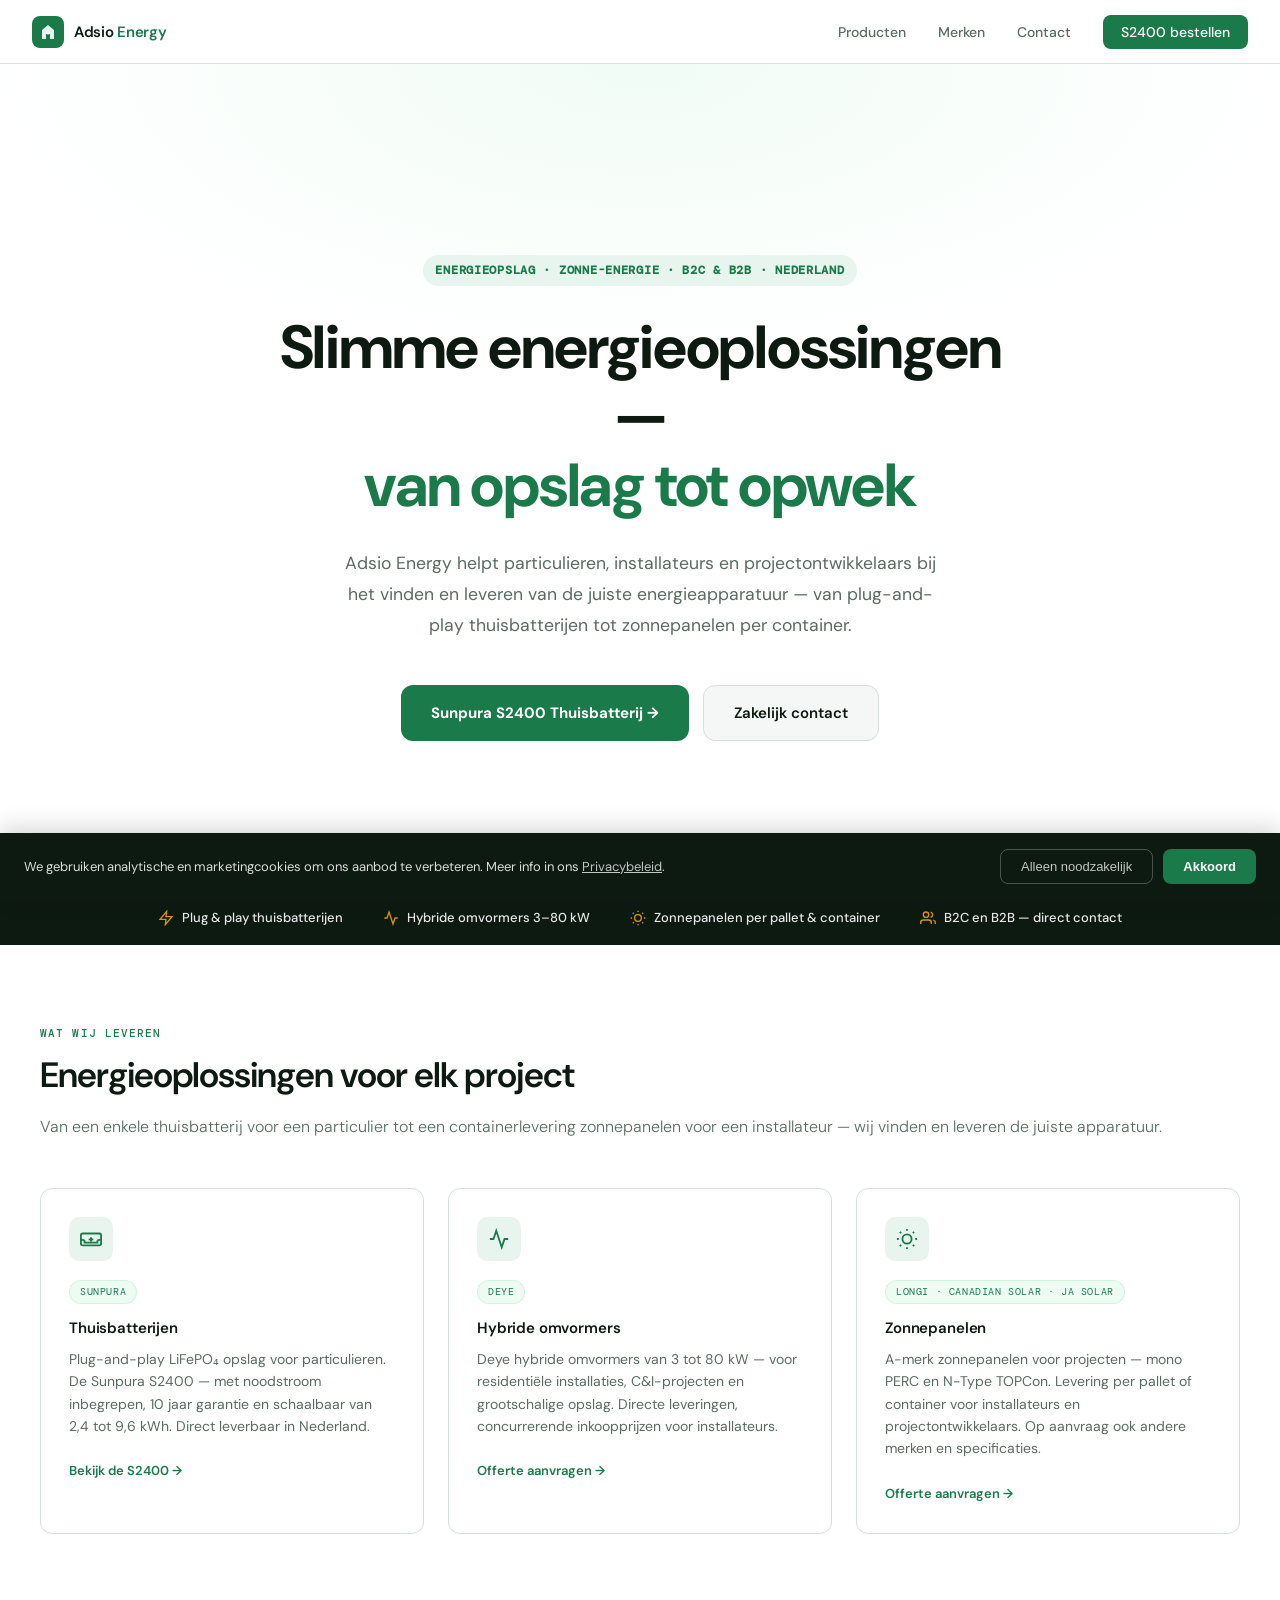
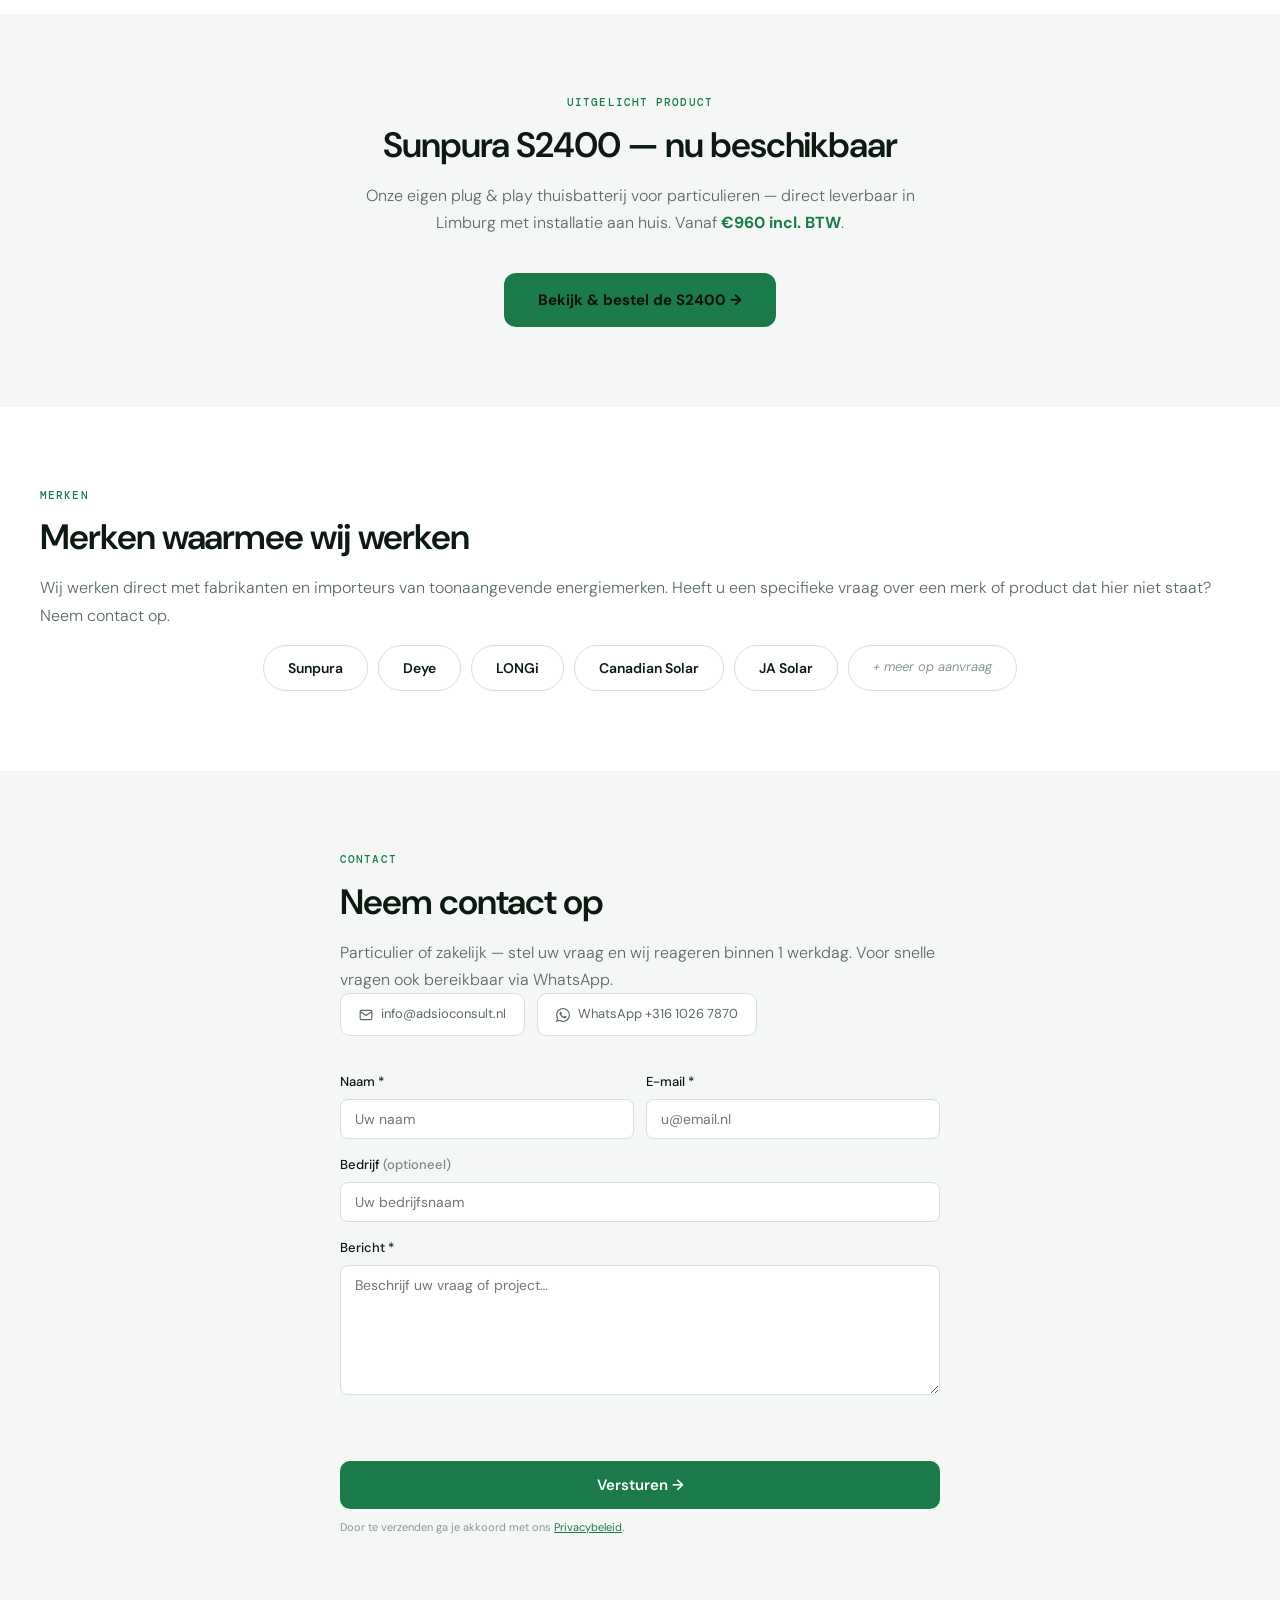
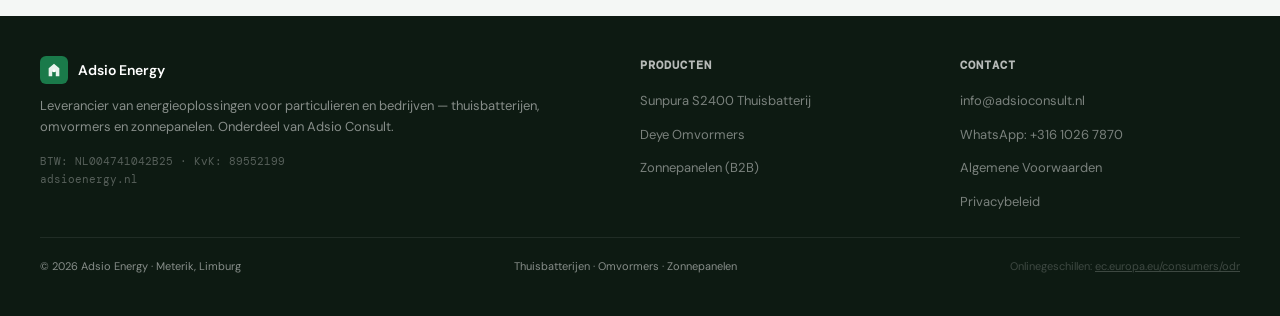
==== index.html @ 3b067eaf "Fix corporate homepage colors for light theme H1 and em text, CTA buttons, brand chips, contact link" ====
<!DOCTYPE html>
<html lang="nl">
<head>
<meta charset="UTF-8">
<meta name="viewport" content="width=device-width, initial-scale=1.0">
<title>Adsio Energy | Thuisbatterijen, Omvormers & Zonnepanelen | Nederland</title>
<meta name="description" content="Adsio Energy levert energieoplossingen voor particulieren en bedrijven — Sunpura thuisbatterijen, Deye omvormers en zonnepanelen. B2C en B2B in Nederland.">
<link rel="preconnect" href="https://fonts.googleapis.com">
<link rel="preconnect" href="https://fonts.gstatic.com" crossorigin>
<link href="https://fonts.googleapis.com/css2?family=DM+Sans:ital,opsz,wght@0,9..40,300;0,9..40,400;0,9..40,500;0,9..40,600;1,9..40,300&family=DM+Mono:wght@400;500&display=swap" rel="stylesheet">
<link rel="icon" href="/favicon.svg" type="image/svg+xml">
<link rel="canonical" href="https://adsioenergy.nl/">

<!-- Open Graph -->
<meta property="og:type"        content="website">
<meta property="og:url"         content="https://adsioenergy.nl/">
<meta property="og:title"       content="Adsio Energy | Energieoplossingen voor thuis en project">
<meta property="og:description" content="Sunpura thuisbatterijen, Deye omvormers en zonnepanelen — voor particulieren, installateurs en projecten. B2C en B2B in Nederland.">
<meta property="og:image"       content="https://adsioenergy.nl/images/s2400-exterior.jpg">
<meta property="og:image:width" content="1200">
<meta property="og:image:height" content="630">
<meta property="og:locale"      content="nl_NL">
<meta property="og:site_name"   content="Adsio Energy">

<!-- Twitter Card -->
<meta name="twitter:card"        content="summary_large_image">
<meta name="twitter:title"       content="Adsio Energy | Energieoplossingen voor thuis en project">
<meta name="twitter:description" content="Sunpura thuisbatterijen, Deye omvormers en zonnepanelen — B2C en B2B in Nederland.">
<meta name="twitter:image"       content="https://adsioenergy.nl/images/s2400-exterior.jpg">

<link rel="stylesheet" href="/styles.css">

<script type="application/ld+json">
{
  "@context": "https://schema.org",
  "@type": "LocalBusiness",
  "name": "Adsio Energy",
  "url": "https://adsioenergy.nl/",
  "logo": "https://adsioenergy.nl/favicon.svg",
  "description": "Adsio Energy levert energieoplossingen voor particulieren en bedrijven — thuisbatterijen, hybride omvormers en zonnepanelen.",
  "areaServed": { "@type": "Country", "name": "Netherlands" },
  "address": {
    "@type": "PostalAddress",
    "addressRegion": "Limburg",
    "addressCountry": "NL"
  },
  "email": "info@adsioconsult.nl",
  "telephone": "+31610267870"
}
</script>
</head>
<body>

<!-- NAV -->
<nav>
  <a href="/" class="nav-logo">
    <div class="nav-logo-mark">
      <svg viewBox="0 0 18 18" fill="none" xmlns="http://www.w3.org/2000/svg">
        <path d="M9 2L3 7v9h4v-5h4v5h4V7L9 2z" fill="white" opacity="0.9"/>
        <circle cx="9" cy="10" r="1.5" fill="white"/>
      </svg>
    </div>
    <span class="nav-logo-text">Adsio <span>Energy</span></span>
  </a>
  <ul class="nav-links">
    <li><a href="#producten">Producten</a></li>
    <li><a href="#merken">Merken</a></li>
    <li><a href="#contact">Contact</a></li>
    <li><a href="/sunpura-s2400-thuisbatterij/" class="nav-cta">S2400 bestellen</a></li>
  </ul>
  <button class="nav-hamburger" id="navHamburger" aria-label="Menu openen" aria-expanded="false">
    <span></span><span></span><span></span>
  </button>
</nav>

<!-- MOBILE NAV -->
<nav class="mobile-nav" id="mobileNav" aria-hidden="true">
  <a href="#producten">Producten</a>
  <a href="#merken">Merken</a>
  <a href="#contact">Contact</a>
  <a href="/sunpura-s2400-thuisbatterij/" class="mobile-cta">S2400 bestellen →</a>
</nav>

<!-- HERO -->
<section style="padding:0; overflow:clip;">
  <div style="min-height:92vh; display:flex; align-items:center; justify-content:center; text-align:center; padding:120px 2rem 80px; background:radial-gradient(ellipse 80% 55% at 50% 0%, rgba(77,217,138,.08) 0%, transparent 65%);">
    <div style="max-width:760px;">
      <div class="hero-badge" style="display:inline-block; margin-bottom:28px;">Energieopslag · Zonne-energie · B2C &amp; B2B · Nederland</div>
      <h1 style="font-size:clamp(2.2rem,5.5vw,3.8rem); font-weight:700; line-height:1.13; color:var(--dark); margin-bottom:28px; letter-spacing:-.02em;">
        Slimme energieoplossingen —<br><em style="font-style:normal; color:var(--green);">van opslag tot opwek</em>
      </h1>
      <p style="font-size:1.1rem; color:var(--grey); line-height:1.75; margin-bottom:44px; max-width:600px; margin-left:auto; margin-right:auto;">
        Adsio Energy helpt particulieren, installateurs en projectontwikkelaars bij het vinden en leveren van de juiste energieapparatuur — van plug-and-play thuisbatterijen tot zonnepanelen per container.
      </p>
      <div style="display:flex; gap:14px; justify-content:center; flex-wrap:wrap;">
        <a href="/sunpura-s2400-thuisbatterij/" style="display:inline-flex; align-items:center; gap:8px; padding:15px 30px; background:var(--green); color:white; border-radius:12px; font-weight:700; font-size:15px; text-decoration:none;">
          Sunpura S2400 Thuisbatterij →
        </a>
        <a href="#contact" style="display:inline-flex; align-items:center; gap:8px; padding:15px 30px; background:var(--light); color:var(--dark); border-radius:12px; font-weight:600; font-size:15px; text-decoration:none; border:1px solid var(--border);">
          Zakelijk contact
        </a>
      </div>
    </div>
  </div>
</section>

<!-- TRUST BAR -->
<div class="trust-bar">
  <div class="trust-item">
    <svg viewBox="0 0 24 24" fill="none" stroke="currentColor" stroke-width="2"><path d="M13 2L3 14h9l-1 8 10-12h-9l1-8z"/></svg>
    Plug &amp; play thuisbatterijen
  </div>
  <div class="trust-item">
    <svg viewBox="0 0 24 24" fill="none" stroke="currentColor" stroke-width="2"><polyline points="22 12 18 12 15 21 9 3 6 12 2 12"/></svg>
    Hybride omvormers 3–80 kW
  </div>
  <div class="trust-item">
    <svg viewBox="0 0 24 24" fill="none" stroke="currentColor" stroke-width="2"><circle cx="12" cy="12" r="5"/><path d="M12 1v2M12 21v2M4.22 4.22l1.42 1.42M18.36 18.36l1.42 1.42M1 12h2M21 12h2M4.22 19.78l1.42-1.42M18.36 5.64l1.42-1.42"/></svg>
    Zonnepanelen per pallet &amp; container
  </div>
  <div class="trust-item">
    <svg viewBox="0 0 24 24" fill="none" stroke="currentColor" stroke-width="2"><path d="M17 21v-2a4 4 0 00-4-4H5a4 4 0 00-4 4v2"/><circle cx="9" cy="7" r="4"/><path d="M23 21v-2a4 4 0 00-3-3.87M16 3.13a4 4 0 010 7.75"/></svg>
    B2C en B2B — direct contact
  </div>
</div>

<!-- PRODUCTEN -->
<section id="producten">
  <div class="container">
    <div class="section-label">Wat wij leveren</div>
    <h2 class="section-title">Energieoplossingen voor elk project</h2>
    <p class="section-sub">Van een enkele thuisbatterij voor een particulier tot een containerlevering zonnepanelen voor een installateur — wij vinden en leveren de juiste apparatuur.</p>

    <div class="why-grid">

      <div class="why-card">
        <div class="why-icon">
          <svg viewBox="0 0 24 24" fill="none" stroke="currentColor" stroke-width="2"><rect x="1" y="6" width="22" height="13" rx="2"/><path d="M23 13h-2a2 2 0 00-2 2v1H5v-1a2 2 0 00-2-2H1"/><line x1="12" y1="10" x2="12" y2="15"/><line x1="9.5" y1="12.5" x2="14.5" y2="12.5"/></svg>
        </div>
        <div style="display:inline-block; font-size:10px; font-family:var(--mono); letter-spacing:.06em; text-transform:uppercase; color:var(--green); background:rgba(77,217,138,.1); border:1px solid rgba(77,217,138,.2); border-radius:20px; padding:3px 10px; margin-bottom:12px;">Sunpura</div>
        <div class="why-title">Thuisbatterijen</div>
        <div class="why-text">Plug-and-play LiFePO₄ opslag voor particulieren. De Sunpura S2400 — met noodstroom inbegrepen, 10 jaar garantie en schaalbaar van 2,4 tot 9,6 kWh. Direct leverbaar in Nederland.</div>
        <div style="margin-top:20px;">
          <a href="/sunpura-s2400-thuisbatterij/" style="display:inline-flex; align-items:center; gap:6px; font-size:13px; font-weight:600; color:var(--green); text-decoration:none;">Bekijk de S2400 →</a>
        </div>
      </div>

      <div class="why-card">
        <div class="why-icon">
          <svg viewBox="0 0 24 24" fill="none" stroke="currentColor" stroke-width="2"><polyline points="22 12 18 12 15 21 9 3 6 12 2 12"/></svg>
        </div>
        <div style="display:inline-block; font-size:10px; font-family:var(--mono); letter-spacing:.06em; text-transform:uppercase; color:var(--green); background:rgba(77,217,138,.1); border:1px solid rgba(77,217,138,.2); border-radius:20px; padding:3px 10px; margin-bottom:12px;">Deye</div>
        <div class="why-title">Hybride omvormers</div>
        <div class="why-text">Deye hybride omvormers van 3 tot 80 kW — voor residentiële installaties, C&amp;I-projecten en grootschalige opslag. Directe leveringen, concurrerende inkoopprijzen voor installateurs.</div>
        <div style="margin-top:20px;">
          <a href="#contact" style="display:inline-flex; align-items:center; gap:6px; font-size:13px; font-weight:600; color:var(--green); text-decoration:none;">Offerte aanvragen →</a>
        </div>
      </div>

      <div class="why-card">
        <div class="why-icon">
          <svg viewBox="0 0 24 24" fill="none" stroke="currentColor" stroke-width="2"><circle cx="12" cy="12" r="5"/><path d="M12 1v2M12 21v2M4.22 4.22l1.42 1.42M18.36 18.36l1.42 1.42M1 12h2M21 12h2M4.22 19.78l1.42-1.42M18.36 5.64l1.42-1.42"/></svg>
        </div>
        <div style="display:inline-block; font-size:10px; font-family:var(--mono); letter-spacing:.06em; text-transform:uppercase; color:var(--green); background:rgba(77,217,138,.1); border:1px solid rgba(77,217,138,.2); border-radius:20px; padding:3px 10px; margin-bottom:12px;">LONGi · Canadian Solar · JA Solar</div>
        <div class="why-title">Zonnepanelen</div>
        <div class="why-text">A-merk zonnepanelen voor projecten — mono PERC en N-Type TOPCon. Levering per pallet of container voor installateurs en projectontwikkelaars. Op aanvraag ook andere merken en specificaties.</div>
        <div style="margin-top:20px;">
          <a href="#contact" style="display:inline-flex; align-items:center; gap:6px; font-size:13px; font-weight:600; color:var(--green); text-decoration:none;">Offerte aanvragen →</a>
        </div>
      </div>

    </div>
  </div>
</section>

<!-- UITGELICHT PRODUCT -->
<section style="background:var(--light);">
  <div class="container" style="text-align:center;">
    <div class="section-label">Uitgelicht product</div>
    <h2 class="section-title">Sunpura S2400 — nu beschikbaar</h2>
    <p class="section-sub" style="max-width:560px; margin:0 auto 36px;">Onze eigen plug &amp; play thuisbatterij voor particulieren — direct leverbaar in Limburg met installatie aan huis. Vanaf <strong style="color:var(--green);">€960 incl. BTW</strong>.</p>
    <a href="/sunpura-s2400-thuisbatterij/" style="display:inline-flex; align-items:center; gap:8px; padding:15px 34px; background:var(--green); color:#111; border-radius:12px; font-weight:700; font-size:15px; text-decoration:none;">
      Bekijk &amp; bestel de S2400 →
    </a>
  </div>
</section>

<!-- MERKEN -->
<section id="merken">
  <div class="container">
    <div class="section-label">Merken</div>
    <h2 class="section-title">Merken waarmee wij werken</h2>
    <p class="section-sub">Wij werken direct met fabrikanten en importeurs van toonaangevende energiemerken. Heeft u een specifieke vraag over een merk of product dat hier niet staat? Neem contact op.</p>

    <div style="display:flex; flex-wrap:wrap; gap:10px; justify-content:center; margin-top:16px;">
      <span style="padding:11px 24px; border:1px solid var(--border); border-radius:50px; font-size:14px; font-weight:600; color:var(--dark);">Sunpura</span>
      <span style="padding:11px 24px; border:1px solid var(--border); border-radius:50px; font-size:14px; font-weight:600; color:var(--dark);">Deye</span>
      <span style="padding:11px 24px; border:1px solid var(--border); border-radius:50px; font-size:14px; font-weight:600; color:var(--dark);">LONGi</span>
      <span style="padding:11px 24px; border:1px solid var(--border); border-radius:50px; font-size:14px; font-weight:600; color:var(--dark);">Canadian Solar</span>
      <span style="padding:11px 24px; border:1px solid var(--border); border-radius:50px; font-size:14px; font-weight:600; color:var(--dark);">JA Solar</span>
      <span style="padding:11px 24px; border:1px solid var(--border); border-radius:50px; font-size:13px; color:var(--muted); font-style:italic;">+ meer op aanvraag</span>
    </div>
  </div>
</section>

<!-- CONTACT -->
<section id="contact" style="background:var(--light);">
  <div class="container">
    <div style="max-width:600px; margin:0 auto;">
      <div class="section-label">Contact</div>
      <h2 class="section-title">Neem contact op</h2>
      <p class="section-sub">Particulier of zakelijk — stel uw vraag en wij reageren binnen 1 werkdag. Voor snelle vragen ook bereikbaar via WhatsApp.</p>

      <div style="display:flex; gap:12px; margin-bottom:36px; flex-wrap:wrap;">
        <a href="mailto:info@adsioconsult.nl" style="display:inline-flex; align-items:center; gap:8px; padding:10px 18px; background:var(--white); border:1px solid var(--border); border-radius:10px; color:var(--grey); font-size:13px; text-decoration:none;">
          <svg width="14" height="14" viewBox="0 0 24 24" fill="none" stroke="currentColor" stroke-width="2"><path d="M4 4h16c1.1 0 2 .9 2 2v12c0 1.1-.9 2-2 2H4c-1.1 0-2-.9-2-2V6c0-1.1.9-2 2-2z"/><polyline points="22,6 12,13 2,6"/></svg>
          info@adsioconsult.nl
        </a>
        <a href="https://wa.me/31610267870" target="_blank" rel="noopener" style="display:inline-flex; align-items:center; gap:8px; padding:10px 18px; background:var(--white); border:1px solid var(--border); border-radius:10px; color:var(--grey); font-size:13px; text-decoration:none;">
          <svg width="14" height="14" viewBox="0 0 24 24" fill="currentColor"><path d="M17.472 14.382c-.297-.149-1.758-.867-2.03-.967-.273-.099-.471-.148-.67.15-.197.297-.767.966-.94 1.164-.173.199-.347.223-.644.075-.297-.15-1.255-.463-2.39-1.475-.883-.788-1.48-1.761-1.653-2.059-.173-.297-.018-.458.13-.606.134-.133.298-.347.446-.52.149-.174.198-.298.298-.497.099-.198.05-.371-.025-.52-.075-.149-.669-1.612-.916-2.207-.242-.579-.487-.5-.669-.51-.173-.008-.371-.01-.57-.01-.198 0-.52.074-.792.372-.272.297-1.04 1.016-1.04 2.479 0 1.462 1.065 2.875 1.213 3.074.149.198 2.096 3.2 5.077 4.487.709.306 1.262.489 1.694.625.712.227 1.36.195 1.871.118.571-.085 1.758-.719 2.006-1.413.248-.694.248-1.289.173-1.413-.074-.124-.272-.198-.57-.347m-5.421 7.403h-.004a9.87 9.87 0 01-5.031-1.378l-.361-.214-3.741.982.998-3.648-.235-.374a9.86 9.86 0 01-1.51-5.26c.001-5.45 4.436-9.884 9.888-9.884 2.64 0 5.122 1.03 6.988 2.898a9.825 9.825 0 012.893 6.994c-.003 5.45-4.437 9.884-9.885 9.884m8.413-18.297A11.815 11.815 0 0012.05 0C5.495 0 .16 5.335.157 11.892c0 2.096.547 4.142 1.588 5.945L.057 24l6.305-1.654a11.882 11.882 0 005.683 1.448h.005c6.554 0 11.89-5.335 11.893-11.893a11.821 11.821 0 00-3.48-8.413z"/></svg>
          WhatsApp +316 1026 7870
        </a>
      </div>

      <form id="contactForm" action="https://api.web3forms.com/submit" method="POST" novalidate>
        <input type="hidden" name="access_key" value="9f13a3ce-a6b8-407f-95a1-42fa6697d916">
        <input type="hidden" name="subject" value="📩 Contact via Adsio Energy">
        <input type="hidden" name="from_name" value="Adsio Energy Website">
        <input type="hidden" name="redirect" value="false">
        <input type="checkbox" name="botcheck" style="display:none;">

        <div class="form-row">
          <div class="form-group">
            <label class="form-label">Naam *</label>
            <input type="text" name="naam" class="form-input" placeholder="Uw naam" required>
          </div>
          <div class="form-group">
            <label class="form-label">E-mail *</label>
            <input type="email" name="email" class="form-input" placeholder="u@email.nl" required>
          </div>
        </div>

        <div class="form-group">
          <label class="form-label">Bedrijf <span style="opacity:.5;">(optioneel)</span></label>
          <input type="text" name="bedrijf" class="form-input" placeholder="Uw bedrijfsnaam">
        </div>

        <div class="form-group">
          <label class="form-label">Bericht *</label>
          <textarea name="bericht" class="form-textarea" placeholder="Beschrijf uw vraag of project…" required style="min-height:130px;"></textarea>
        </div>

        <p id="contactErrorMsg" style="font-size:12px; color:#e05252; margin-bottom:8px; visibility:hidden;">Vul alle verplichte velden (*) in.</p>

        <button type="submit" class="form-submit" id="contactSubmitBtn">Versturen →</button>

        <p style="font-size:11px; color:var(--muted); margin-top:10px; line-height:1.5;">
          Door te verzenden ga je akkoord met ons <a href="#" onclick="openModal('modal-privacy'); return false;" style="color:var(--green);">Privacybeleid</a>.
        </p>
      </form>

      <div id="contactSuccess" style="display:none; text-align:center; padding:56px 0;">
        <div style="font-size:48px; margin-bottom:16px;">✅</div>
        <h3 style="font-size:22px; font-weight:700; color:var(--dark); margin-bottom:10px;">Bericht ontvangen!</h3>
        <p style="color:var(--muted); font-size:15px; line-height:1.6;">Wij reageren binnen 1 werkdag via e-mail.</p>
      </div>
    </div>
  </div>
</section>

<!-- FOOTER -->
<footer>
  <div class="footer-inner">
    <div>
      <div class="footer-brand">
        <div class="footer-brand-mark">
          <svg viewBox="0 0 18 18" fill="none" xmlns="http://www.w3.org/2000/svg">
            <path d="M9 2L3 7v9h4v-5h4v5h4V7L9 2z" fill="white" opacity="0.9"/>
            <circle cx="9" cy="10" r="1.5" fill="white"/>
          </svg>
        </div>
        <span class="footer-brand-name">Adsio Energy</span>
      </div>
      <p class="footer-desc">Leverancier van energieoplossingen voor particulieren en bedrijven — thuisbatterijen, omvormers en zonnepanelen. Onderdeel van Adsio Consult.</p>
      <div class="footer-legal">
        BTW: NL004741042B25 · KvK: 89552199<br>
        adsioenergy.nl
      </div>
    </div>

    <div class="footer-col">
      <h4>Producten</h4>
      <ul>
        <li><a href="/sunpura-s2400-thuisbatterij/">Sunpura S2400 Thuisbatterij</a></li>
        <li><a href="#contact">Deye Omvormers</a></li>
        <li><a href="#contact">Zonnepanelen (B2B)</a></li>
      </ul>
    </div>

    <div class="footer-col">
      <h4>Contact</h4>
      <ul>
        <li><a href="mailto:info@adsioconsult.nl">info@adsioconsult.nl</a></li>
        <li><a href="https://wa.me/31610267870" target="_blank" rel="noopener">WhatsApp: +316 1026 7870</a></li>
        <li><a href="#" onclick="openModal('modal-av'); return false;">Algemene Voorwaarden</a></li>
        <li><a href="#" onclick="openModal('modal-privacy'); return false;">Privacybeleid</a></li>
      </ul>
    </div>
  </div>

  <div class="footer-bottom">
    <span>© 2026 Adsio Energy · Meterik, Limburg</span>
    <span>Thuisbatterijen · Omvormers · Zonnepanelen</span>
    <span style="opacity:.4; font-size:11px;">Onlinegeschillen: <a href="https://ec.europa.eu/consumers/odr" target="_blank" rel="noopener" style="color:inherit;">ec.europa.eu/consumers/odr</a></span>
  </div>
</footer>

<!-- MODAL: PRIVACYBELEID -->
<div class="modal-overlay" id="modal-privacy" role="dialog" aria-modal="true" aria-labelledby="modal-privacy-title">
  <div class="modal-box">
    <button class="modal-close" onclick="closeModal('modal-privacy')" aria-label="Sluiten">✕</button>
    <h2 id="modal-privacy-title">Privacybeleid</h2>
    <div class="modal-meta">
      Adsio Energy — handelsnaam van Adsio Consult · KvK: 89552199<br>
      Versie: april 2026 · Van toepassing per 14 april 2026
    </div>
    <h3>Verantwoordelijke</h3>
    <p>Adsio Consult (handelsnaam: Adsio Energy), gevestigd te Venray, 5802 AH, Limburg. KvK: 89552199. E-mail: info@adsioconsult.nl.</p>
    <h3>Welke gegevens verwerken wij?</h3>
    <p>Via het contactformulier op adsioenergy.nl verwerken wij: naam, e-mailadres, bedrijfsnaam (optioneel) en de inhoud van uw bericht.</p>
    <h3>Doel en grondslag</h3>
    <p>Wij verwerken uw gegevens uitsluitend voor het beantwoorden van uw vraag of het verwerken van uw bestelling. Grondslag: uitvoering van de overeenkomst (art. 6 lid 1 sub b AVG) en het nakomen van wettelijke verplichtingen (sub c).</p>
    <h3>Verwerkers en derden</h3>
    <p>Uw formuliergegevens worden verwerkt via <strong>Web3Forms</strong> (web3forms.com), een externe dienstverlener die voldoet aan de AVG. Wij verkopen uw gegevens niet aan derden.</p>
    <h3>Bewaartermijn</h3>
    <p>Klantgegevens die verband houden met facturatie bewaren wij conform de wettelijke bewaarplicht van 7 jaar. Overige gegevens worden uiterlijk 2 jaar na de laatste interactie verwijderd.</p>
    <h3>Uw rechten</h3>
    <p>U heeft het recht op inzage, rectificatie, verwijdering, overdraagbaarheid en beperking van uw persoonsgegevens. Neem contact op via info@adsioconsult.nl. Wij reageren binnen 30 dagen.</p>
    <h3>Klachten</h3>
    <p>U kunt een klacht indienen bij de Autoriteit Persoonsgegevens via <strong>autoriteitpersoonsgegevens.nl</strong>.</p>
  </div>
</div>

<!-- MODAL: ALGEMENE VOORWAARDEN -->
<div class="modal-overlay" id="modal-av" role="dialog" aria-modal="true" aria-labelledby="modal-av-title">
  <div class="modal-box">
    <button class="modal-close" onclick="closeModal('modal-av')" aria-label="Sluiten">✕</button>
    <h2 id="modal-av-title">Algemene Voorwaarden</h2>
    <div class="modal-meta">
      Adsio Energy — handelsnaam van Adsio Consult<br>
      Venray, 5802 AH, Limburg · KvK: 89552199 · BTW: NL004741042B25<br>
      Versie: april 2026
    </div>
    <h3>Artikel 1 — Identiteit</h3>
    <p>Adsio Energy is een handelsnaam van Adsio Consult, gevestigd te Venray, 5802 AH, Limburg. KvK: 89552199 | BTW: NL004741042B25 | E-mail: info@adsioconsult.nl | WhatsApp: +316 1026 7870.</p>
    <h3>Artikel 2 — Toepasselijkheid</h3>
    <p>Deze voorwaarden zijn van toepassing op alle aanbiedingen, bestellingen en overeenkomsten via adsioenergy.nl.</p>
    <h3>Artikel 3 — Aanbod en prijzen</h3>
    <p>Alle vermelde prijzen zijn inclusief 21% BTW. Adsio Energy behoudt zich het recht voor het aanbod te wijzigen.</p>
    <h3>Artikel 4 — Bestelling en overeenkomst</h3>
    <p>Een bestelling via het formulier geldt als een intentieverklaring. De koopovereenkomst komt tot stand op het moment dat Adsio Energy de bestelling schriftelijk per e-mail bevestigt.</p>
    <h3>Artikel 5 — Betaling</h3>
    <p>Na bevestiging van de bestelling ontvangt u een factuur. Betaling vindt volledig (100%) plaats vóór levering, via iDEAL of bankoverschrijving. Eigendomsoverdracht vindt pas plaats na volledige betaling.</p>
    <h3>Artikel 6 — Levering</h3>
    <p>Levering vindt persoonlijk plaats op het opgegeven adres binnen Nederland. De leveringstermijn wordt in overleg afgesproken.</p>
    <h3>Artikel 7 — Garantie</h3>
    <p>De Sunpura S2400 wordt geleverd met 10 jaar fabrieksgarantie van Sunpura Technology. Adsio Energy ondersteunt de consument bij de communicatie met de fabrikant.</p>
    <h3>Artikel 8 — Herroepingsrecht</h3>
    <p>Als consument heeft u het recht de overeenkomst binnen 14 kalenderdagen na ontvangst zonder opgave van reden te ontbinden. Meld uw herroeping per e-mail (info@adsioconsult.nl) of WhatsApp.</p>
    <h3>Artikel 9 — Aansprakelijkheid</h3>
    <p>Adsio Energy is niet aansprakelijk voor indirecte schade of gevolgschade. De totale aansprakelijkheid is beperkt tot het factuurbedrag van de betreffende bestelling.</p>
    <h3>Artikel 10 — WEEE en recycling</h3>
    <p>Lithium-accu's mogen niet als huishoudelijk restafval worden aangeboden. De S2400 valt onder de WEEE-richtlijn (EU 2012/19/EU). Lever het product in bij een erkend inzamelpunt of neem contact op met Adsio Energy.</p>
    <h3>Artikel 11 — Toepasselijk recht en geschillen</h3>
    <p>Op alle overeenkomsten is uitsluitend Nederlands recht van toepassing. Geschillen worden voorgelegd aan de bevoegde rechter in het arrondissement Limburg, of aan de Geschillencommissie via <strong>www.degeschillencommissie.nl</strong>.</p>
    <p>De Europese Commissie biedt een platform voor onlinegeschillenbeslechting (ODR): <strong>ec.europa.eu/consumers/odr</strong>. Ons e-mailadres voor dit doel: info@adsioconsult.nl.</p>
  </div>
</div>

<!-- Cookie Banner -->
<div id="cookieBanner" class="cookie-banner" aria-live="polite">
  <p class="cookie-banner-text">We gebruiken analytische en marketingcookies om ons aanbod te verbeteren. Meer info in ons <a href="#" onclick="openModal('modal-privacy'); return false;" style="color:rgba(255,255,255,.75); text-decoration:underline;">Privacybeleid</a>.</p>
  <div class="cookie-banner-btns">
    <button class="cookie-btn-secondary" onclick="setCookieConsent('rejected')">Alleen noodzakelijk</button>
    <button class="cookie-btn-primary" onclick="setCookieConsent('accepted')">Akkoord</button>
  </div>
</div>

<script src="/script.js"></script>
<script>
(function() {
  var form = document.getElementById('contactForm');
  if (!form) return;
  var submitBtn = document.getElementById('contactSubmitBtn');
  var errorMsg  = document.getElementById('contactErrorMsg');
  var required  = form.querySelectorAll('[required]');

  required.forEach(function(f) {
    f.addEventListener('input', function() {
      if (f.value.trim()) f.classList.remove('field-invalid');
      if (!form.querySelectorAll('.field-invalid').length && errorMsg)
        errorMsg.style.visibility = 'hidden';
    });
  });

  form.addEventListener('submit', async function(e) {
    e.preventDefault();
    var invalid = [];
    required.forEach(function(f) {
      f.classList.remove('field-invalid');
      if (!f.value.trim()) { f.classList.add('field-invalid'); invalid.push(f); }
    });
    if (invalid.length) {
      if (errorMsg) errorMsg.style.visibility = 'visible';
      invalid[0].focus();
      return;
    }
    if (errorMsg) errorMsg.style.visibility = 'hidden';
    submitBtn.disabled = true;
    submitBtn.textContent = 'Verzenden…';
    try {
      var res = await fetch('https://api.web3forms.com/submit', {
        method: 'POST',
        headers: { 'Content-Type': 'application/json', 'Accept': 'application/json' },
        body: JSON.stringify(Object.fromEntries(new FormData(form)))
      });
      var data = await res.json();
      if (data.success) {
        form.style.display = 'none';
        document.getElementById('contactSuccess').style.display = 'block';
        if (typeof fbq !== 'undefined') fbq('track', 'Lead');
        if (typeof gtag !== 'undefined') gtag('event', 'contact_form_submit');
      } else {
        submitBtn.disabled = false;
        submitBtn.textContent = 'Versturen →';
        alert('Er ging iets mis. Probeer het opnieuw of mail ons direct.');
      }
    } catch(err) {
      submitBtn.disabled = false;
      submitBtn.textContent = 'Versturen →';
      alert('Verbindingsfout. Controleer je internet en probeer opnieuw.');
    }
  });
})();
</script>

</body>
</html>
---- styles.css ----
:root {
  --green: #1a7a4a;
  --green-light: #22a261;
  --green-dim: #e8f5ee;
  --accent: #f0a500;
  --dark: #0d1a12;
  --mid: #2c3d32;
  --grey: #5a6b61;
  --light: #f4f7f5;
  --white: #ffffff;
  --border: #d4e0d9;
  --radius: 12px;
  --mono: 'DM Mono', monospace;
  --sans: 'DM Sans', sans-serif;
  --muted: #8a9b90;
}

*, *::before, *::after { box-sizing: border-box; margin: 0; padding: 0; }

html { scroll-behavior: smooth; }

body {
  font-family: var(--sans);
  background: var(--white);
  color: var(--dark);
  line-height: 1.6;
  font-size: 16px;
}

/* NAV */
nav {
  position: sticky;
  top: 0;
  z-index: 100;
  background: rgba(255,255,255,0.95);
  backdrop-filter: blur(12px);
  border-bottom: 1px solid var(--border);
  padding: 0 2rem;
  display: flex;
  align-items: center;
  justify-content: space-between;
  height: 64px;
}

.nav-logo {
  display: flex;
  align-items: center;
  gap: 10px;
  text-decoration: none;
  color: var(--dark);
}

.nav-logo-mark {
  width: 32px;
  height: 32px;
  background: var(--green);
  border-radius: 8px;
  display: flex;
  align-items: center;
  justify-content: center;
}

.nav-logo-mark svg { width: 18px; height: 18px; }

.nav-logo-text {
  font-size: 15px;
  font-weight: 600;
  letter-spacing: -0.02em;
}

.nav-logo-text span { color: var(--green); }

.nav-links {
  display: flex;
  align-items: center;
  gap: 2rem;
  list-style: none;
}

.nav-links a {
  text-decoration: none;
  color: var(--grey);
  font-size: 14px;
  font-weight: 500;
  transition: color 0.2s;
}

.nav-links a:hover { color: var(--dark); }

.nav-cta {
  background: var(--green);
  color: var(--white) !important;
  padding: 8px 18px;
  border-radius: 8px;
  transition: background 0.2s !important;
}

.nav-cta:hover { background: var(--green-light) !important; color: var(--white) !important; }

/* HERO */
.hero {
  display: grid;
  grid-template-columns: 52% 48%;
  min-height: 92vh;
  align-items: stretch;
}
.hero-content {
  padding: 52px 52px 52px 48px;
  display: flex;
  flex-direction: column;
  justify-content: center;
  overflow-y: auto;
}

.hero-text { margin-bottom: 8px; }

.hero-badge {
  display: inline-flex;
  align-items: center;
  gap: 6px;
  background: var(--green-dim);
  color: var(--green);
  font-size: 12px;
  font-weight: 600;
  font-family: var(--mono);
  letter-spacing: 0.06em;
  text-transform: uppercase;
  padding: 6px 12px;
  border-radius: 100px;
  margin-bottom: 24px;
}

.hero-badge::before {
  content: '';
  width: 6px;
  height: 6px;
  background: var(--green);
  border-radius: 50%;
  animation: pulse 2s infinite;
}

@keyframes pulse {
  0%, 100% { opacity: 1; }
  50% { opacity: 0.4; }
}

.hero h1 {
  font-size: clamp(2rem, 4vw, 3rem);
  font-weight: 600;
  line-height: 1.15;
  letter-spacing: -0.03em;
  margin-bottom: 20px;
  color: var(--dark);
}

.hero h1 em {
  font-style: normal;
  color: var(--green);
}
#heroRotating {
  display: inline-block;
  transition: opacity 0.35s ease, transform 0.35s ease;
}
#heroRotating.fade {
  opacity: 0;
  transform: translateY(6px);
}
#heroSub {
  transition: opacity 0.35s ease;
}
#heroSub.fade {
  opacity: 0;
}

.hero-sub {
  font-size: 17px;
  color: var(--grey);
  line-height: 1.7;
  margin-bottom: 16px;
  font-weight: 300;
  max-width: 58ch;
}

.hero-stats {
  display: grid;
  grid-template-columns: repeat(3, 1fr);
  gap: 16px;
  margin-bottom: 36px;
  padding: 20px;
  background: var(--light);
  border-radius: var(--radius);
  border: 1px solid var(--border);
}

.stat { text-align: center; }

.stat-value {
  font-size: 22px;
  font-weight: 600;
  color: var(--dark);
  letter-spacing: -0.02em;
  font-family: var(--mono);
}

.stat-label {
  font-size: 11px;
  color: var(--grey);
  text-transform: uppercase;
  letter-spacing: 0.05em;
  font-weight: 500;
  margin-top: 2px;
}

.hero-actions {
  display: flex;
  gap: 12px;
  flex-wrap: wrap;
}

.btn-primary {
  display: inline-flex;
  align-items: center;
  gap: 8px;
  background: var(--green);
  color: var(--white);
  padding: 14px 24px;
  border-radius: 10px;
  text-decoration: none;
  font-weight: 600;
  font-size: 15px;
  transition: all 0.2s;
  border: none;
  cursor: pointer;
}

.btn-primary:hover {
  background: var(--green-light);
  transform: translateY(-1px);
}

.btn-secondary {
  display: inline-flex;
  align-items: center;
  gap: 8px;
  background: transparent;
  color: var(--dark);
  padding: 14px 24px;
  border-radius: 10px;
  text-decoration: none;
  font-weight: 500;
  font-size: 15px;
  transition: all 0.2s;
  border: 1.5px solid var(--border);
  cursor: pointer;
}

.btn-secondary:hover {
  border-color: var(--green);
  color: var(--green);
}

/* HERO IMAGE SIDE */
.hero-visual {
  position: sticky;
  top: 64px;
  height: calc(100vh - 64px);
  background: var(--light);
  border-right: 1px solid var(--border);
  display: flex;
  align-items: center;
  justify-content: center;
  padding: 40px 32px;
  overflow: hidden;
}
#configImg {
  max-height: 80vh;
  width: auto;
  max-width: 100%;
  object-fit: contain;
  object-position: center;
  filter: drop-shadow(0 24px 48px rgba(0,0,0,0.12));
  transition: opacity 0.3s ease;
  position: relative;
  z-index: 1;
}
.eupd-badge {
  position: absolute;
  bottom: 16px;
  right: 16px;
  width: 86px;
  z-index: 2;
  opacity: 0.92;
  filter: drop-shadow(0 2px 8px rgba(0,0,0,0.15));
}
.trust-eupd {
  height: 36px;
  width: auto;
  opacity: 0.85;
}
.hero-visual .config-popular-badge {
  position: absolute;
  top: 20px;
  left: 20px;
  z-index: 2;
}

/* PRICE DISPLAY */
.config-price-display {
  display: flex;
  align-items: baseline;
  gap: 10px;
  margin-bottom: 6px;
  flex-wrap: wrap;
}
.config-price-new {
  font-size: 30px;
  font-weight: 700;
  color: var(--dark);
  font-family: var(--mono);
  letter-spacing: -0.02em;
  line-height: 1;
}
.config-price-tag {
  background: var(--green-dim);
  color: var(--green);
  font-size: 11px;
  font-weight: 600;
  padding: 3px 9px;
  border-radius: 100px;
  white-space: nowrap;
  align-self: center;
}

/* ACCESSORY DESCRIPTION */
.config-item-info { display: flex; flex-direction: column; flex: 1; min-width: 0; }
.config-item-desc { font-size: 11px; color: var(--muted); line-height: 1.4; margin-top: 2px; font-weight: 400; }

.product-card::before {
  content: '';
  position: absolute;
  top: -60px;
  right: -60px;
  width: 200px;
  height: 200px;
  background: radial-gradient(circle, var(--green-dim) 0%, transparent 70%);
  pointer-events: none;
}

.product-img-placeholder {
  width: 100%;
  aspect-ratio: 4/3;
  background: linear-gradient(135deg, #e8f0eb 0%, #d4e8dc 100%);
  border-radius: 12px;
  display: flex;
  align-items: center;
  justify-content: center;
  margin-bottom: 20px;
  position: relative;
  overflow: hidden;
}

.product-img-placeholder svg { width: 80px; height: 80px; opacity: 0.3; }

.product-img-label {
  position: absolute;
  bottom: 12px;
  left: 12px;
  background: var(--white);
  border: 1px solid var(--border);
  border-radius: 6px;
  padding: 4px 10px;
  font-size: 11px;
  font-family: var(--mono);
  color: var(--grey);
}

.product-meta { display: flex; justify-content: space-between; align-items: flex-start; }
.product-name { font-size: 18px; font-weight: 600; letter-spacing: -0.02em; }
.product-tag { font-size: 11px; font-family: var(--mono); color: var(--grey); margin-top: 2px; }
.product-price-block { text-align: right; }
.product-price { font-size: 24px; font-weight: 600; color: var(--green); letter-spacing: -0.03em; font-family: var(--mono); }
.product-price-note { font-size: 11px; color: var(--grey); }

.float-badge {
  position: absolute;
  top: -12px;
  left: 24px;
  background: var(--accent);
  color: var(--dark);
  font-size: 11px;
  font-weight: 700;
  padding: 4px 12px;
  border-radius: 100px;
  letter-spacing: 0.03em;
}

/* TRUST BAR */
.trust-bar {
  background: var(--dark);
  color: var(--white);
  padding: 16px 2rem;
  display: flex;
  justify-content: center;
  gap: 40px;
  flex-wrap: wrap;
}

.trust-item {
  display: flex;
  align-items: center;
  gap: 8px;
  font-size: 13px;
  font-weight: 500;
  opacity: 0.9;
}

.trust-item svg { width: 16px; height: 16px; flex-shrink: 0; color: var(--accent); }

/* SECTION */
section { padding: 80px 2rem; }

.container { max-width: 1200px; margin: 0 auto; }

.section-label {
  font-family: var(--mono);
  font-size: 11px;
  font-weight: 500;
  text-transform: uppercase;
  letter-spacing: 0.1em;
  color: var(--green);
  margin-bottom: 12px;
}

.section-title {
  font-size: clamp(1.6rem, 3vw, 2.2rem);
  font-weight: 600;
  letter-spacing: -0.03em;
  line-height: 1.2;
  margin-bottom: 16px;
}

.section-sub {
  font-size: 16px;
  color: var(--grey);
  line-height: 1.7;
  font-weight: 300;
}

/* WHY */
.why-grid {
  display: grid;
  grid-template-columns: repeat(3, 1fr);
  gap: 24px;
  margin-top: 48px;
}

.why-card {
  padding: 28px;
  border: 1px solid var(--border);
  border-radius: var(--radius);
  background: var(--white);
  opacity: 0;
  transform: translateY(24px);
  transition: opacity 0.6s ease, transform 0.6s ease, border-color 0.2s, box-shadow 0.2s;
}

.why-card:hover {
  border-color: var(--green);
  box-shadow: 0 4px 20px rgba(26, 122, 74, 0.08);
}

.why-icon {
  width: 44px;
  height: 44px;
  background: var(--green-dim);
  border-radius: 10px;
  display: flex;
  align-items: center;
  justify-content: center;
  margin-bottom: 16px;
  color: var(--green);
}

.why-icon svg { width: 22px; height: 22px; }
.why-title { font-size: 15px; font-weight: 600; margin-bottom: 8px; letter-spacing: -0.01em; }
.why-text { font-size: 14px; color: var(--grey); line-height: 1.6; }

/* PACKAGES */
#pakketten { background: var(--light); }

.packages-grid {
  display: grid;
  grid-template-columns: repeat(4, 1fr);
  gap: 20px;
  margin-top: 48px;
}

.package-card {
  background: var(--white);
  border: 1.5px solid var(--border);
  border-radius: 16px;
  padding: 28px 24px;
  position: relative;
  opacity: 0;
  transform: translateY(24px);
  transition: opacity 0.6s ease, transform 0.6s ease, border-color 0.2s, box-shadow 0.2s;
  display: flex;
  flex-direction: column;
}

.package-card:hover {
  border-color: var(--green);
  box-shadow: 0 8px 30px rgba(26,122,74,0.1);
  transform: translateY(-2px);
}

.package-card.featured {
  border-color: var(--green);
  background: var(--dark);
  color: var(--white);
}

.package-tag {
  position: absolute;
  top: -12px;
  left: 50%;
  transform: translateX(-50%);
  background: var(--green);
  color: var(--white);
  font-size: 10px;
  font-weight: 700;
  font-family: var(--mono);
  letter-spacing: 0.08em;
  text-transform: uppercase;
  padding: 4px 12px;
  border-radius: 100px;
  white-space: nowrap;
}

.package-capacity {
  font-family: var(--mono);
  font-size: 11px;
  font-weight: 500;
  text-transform: uppercase;
  letter-spacing: 0.08em;
  color: var(--grey);
  margin-bottom: 8px;
}

.package-card.featured .package-capacity { color: rgba(255,255,255,0.5); }
.package-name { font-size: 20px; font-weight: 600; letter-spacing: -0.02em; margin-bottom: 4px; }
.package-modules { font-size: 13px; color: var(--grey); margin-bottom: 20px; }
.package-card.featured .package-modules { color: rgba(255,255,255,0.5); }

.package-price {
  font-size: 32px;
  font-weight: 600;
  letter-spacing: -0.03em;
  font-family: var(--mono);
  color: var(--green);
  margin-bottom: 4px;
}

.package-card.featured .package-price { color: #4dd98a; }
.package-price-note { font-size: 11px; color: var(--grey); margin-bottom: 20px; }
.package-card.featured .package-price-note { color: rgba(255,255,255,0.4); }

.package-features { list-style: none; margin-bottom: 24px; flex: 1; }

.package-features li {
  font-size: 13px;
  color: var(--grey);
  padding: 5px 0;
  display: flex;
  align-items: flex-start;
  gap: 8px;
  line-height: 1.4;
}

.package-card.featured .package-features li { color: rgba(255,255,255,0.7); }

.package-features li::before {
  content: '✓';
  color: var(--green);
  font-weight: 700;
  font-size: 12px;
  flex-shrink: 0;
  margin-top: 1px;
}

.package-card.featured .package-features li::before { color: #4dd98a; }

.package-btn {
  display: block;
  text-align: center;
  padding: 12px;
  border-radius: 8px;
  font-weight: 600;
  font-size: 14px;
  text-decoration: none;
  transition: all 0.2s;
  cursor: pointer;
  border: none;
}

.package-btn-outline {
  border: 1.5px solid var(--border);
  color: var(--dark);
  background: transparent;
}

.package-btn-outline:hover { border-color: var(--green); color: var(--green); }
.package-btn-solid { background: var(--green); color: var(--white); }
.package-btn-solid:hover { background: var(--green-light); }

/* SERVICE PACKAGES */
.service-grid {
  display: grid;
  grid-template-columns: repeat(3, 1fr);
  gap: 24px;
  margin-top: 48px;
}

.service-card {
  border: 1.5px solid var(--border);
  border-radius: 16px;
  padding: 28px;
  background: var(--white);
  opacity: 0;
  transform: translateY(24px);
  transition: opacity 0.6s ease, transform 0.6s ease, border-color 0.2s, box-shadow 0.2s;
}

.service-card:hover {
  border-color: var(--green);
  box-shadow: 0 4px 20px rgba(26,122,74,0.08);
}

.service-card.featured {
  border-color: var(--green);
  background: var(--green-dim);
}

.service-label {
  font-family: var(--mono);
  font-size: 10px;
  font-weight: 500;
  text-transform: uppercase;
  letter-spacing: 0.1em;
  color: var(--grey);
  margin-bottom: 12px;
}

.service-name { font-size: 20px; font-weight: 600; letter-spacing: -0.02em; margin-bottom: 6px; }

.service-price {
  font-size: 28px;
  font-weight: 600;
  letter-spacing: -0.03em;
  font-family: var(--mono);
  color: var(--green);
  margin-bottom: 4px;
}

.service-price-note { font-size: 12px; color: var(--grey); margin-bottom: 20px; }

.service-features { list-style: none; margin-bottom: 24px; }

.service-features li {
  font-size: 13px;
  color: var(--grey);
  padding: 5px 0;
  display: flex;
  align-items: flex-start;
  gap: 8px;
  line-height: 1.4;
  border-bottom: 1px solid var(--border);
}

.service-features li:last-child { border-bottom: none; }

.service-features li::before {
  content: '→';
  color: var(--green);
  font-size: 12px;
  flex-shrink: 0;
  margin-top: 1px;
}

/* HOW IT WORKS */
.steps {
  display: grid;
  grid-template-columns: repeat(4, 1fr);
  gap: 0;
  margin-top: 48px;
  position: relative;
}

.steps::before {
  content: '';
  position: absolute;
  top: 20px;
  left: 10%;
  right: 10%;
  height: 1px;
  background: var(--border);
  z-index: 0;
}

.step { text-align: center; padding: 0 16px; position: relative; z-index: 1; opacity: 0; transform: translateY(24px); transition: opacity 0.6s ease, transform 0.6s ease; }

.step-number {
  width: 40px;
  height: 40px;
  background: var(--white);
  border: 2px solid var(--green);
  border-radius: 50%;
  display: flex;
  align-items: center;
  justify-content: center;
  margin: 0 auto 16px;
  font-family: var(--mono);
  font-size: 14px;
  font-weight: 600;
  color: var(--green);
}

.step-title { font-size: 14px; font-weight: 600; margin-bottom: 8px; letter-spacing: -0.01em; }
.step-text { font-size: 13px; color: var(--grey); line-height: 1.5; }

/* SPECS */
#specs { background: var(--dark); color: var(--white); }

.specs-grid {
  display: grid;
  grid-template-columns: 1fr 1fr;
  gap: 48px;
  margin-top: 48px;
  align-items: start;
}

.specs-video {
  width: 100%;
  border-radius: 12px;
  display: block;
  overflow: hidden;
}

.specs-table {
  border: 1px solid rgba(255,255,255,0.1);
  border-radius: var(--radius);
  overflow: hidden;
}

.specs-table .row {
  display: grid;
  grid-template-columns: 1fr 1fr;
  padding: 12px 16px;
  border-bottom: 1px solid rgba(255,255,255,0.07);
  font-size: 14px;
}

.specs-table .row:last-child { border-bottom: none; }
.specs-table .row .key { color: rgba(255,255,255,0.45); font-family: var(--mono); font-size: 12px; }
.specs-table .row .val { color: rgba(255,255,255,0.9); font-weight: 500; text-align: right; }
.specs-table .row .val.good { color: #4dd98a; }

.cert-list { display: flex; flex-direction: column; gap: 12px; margin-top: 24px; }

.cert-item {
  display: flex;
  align-items: center;
  gap: 12px;
  padding: 14px 16px;
  background: rgba(255,255,255,0.05);
  border: 1px solid rgba(255,255,255,0.08);
  border-radius: 8px;
  opacity: 0;
  transform: translateY(24px);
  transition: opacity 0.6s ease, transform 0.6s ease;
}

.cert-icon {
  width: 36px;
  height: 36px;
  background: rgba(26, 122, 74, 0.3);
  border-radius: 8px;
  display: flex;
  align-items: center;
  justify-content: center;
  color: #4dd98a;
  font-family: var(--mono);
  font-size: 10px;
  font-weight: 700;
  flex-shrink: 0;
  letter-spacing: -0.02em;
}

.cert-text .cert-name { font-size: 14px; font-weight: 500; color: rgba(255,255,255,0.9); }
.cert-text .cert-desc { font-size: 12px; color: rgba(255,255,255,0.4); margin-top: 1px; }

/* FAQ */
.faq-list { margin-top: 48px; max-width: 720px; }
.faq-item { border-bottom: 1px solid var(--border); }

.faq-q {
  width: 100%;
  text-align: left;
  background: none;
  border: none;
  padding: 20px 0;
  font-family: var(--sans);
  font-size: 15px;
  font-weight: 500;
  color: var(--dark);
  cursor: pointer;
  display: flex;
  justify-content: space-between;
  align-items: center;
  gap: 16px;
  letter-spacing: -0.01em;
}

.faq-q:hover { color: var(--green); }

.faq-icon {
  width: 20px;
  height: 20px;
  flex-shrink: 0;
  border: 1.5px solid var(--border);
  border-radius: 50%;
  display: flex;
  align-items: center;
  justify-content: center;
  transition: all 0.2s;
  font-size: 14px;
  color: var(--grey);
}

.faq-item.open .faq-icon {
  background: var(--green);
  border-color: var(--green);
  color: var(--white);
  transform: rotate(45deg);
}

.faq-a { font-size: 14px; color: var(--grey); line-height: 1.7; padding-bottom: 20px; display: none; }
.faq-item.open .faq-a { display: block; }

/* ORDER FORM (legacy styles, kept for modals) */
#bestellen { background: var(--light); }

.order-wrapper {
  display: grid;
  grid-template-columns: 1fr 1fr;
  gap: 60px;
  align-items: start;
  margin-top: 48px;
}

.order-info h3 { font-size: 20px; font-weight: 600; letter-spacing: -0.02em; margin-bottom: 16px; }
.order-info p { font-size: 14px; color: var(--grey); line-height: 1.7; margin-bottom: 24px; }
.order-guarantees { display: flex; flex-direction: column; gap: 10px; }

.guarantee {
  display: flex;
  align-items: center;
  gap: 10px;
  font-size: 14px;
  color: var(--dark);
  font-weight: 500;
}

.guarantee-icon {
  width: 28px;
  height: 28px;
  background: var(--green-dim);
  border-radius: 6px;
  display: flex;
  align-items: center;
  justify-content: center;
  color: var(--green);
  flex-shrink: 0;
  font-size: 14px;
}

.order-form {
  background: var(--white);
  border: 1.5px solid var(--border);
  border-radius: 16px;
  padding: 32px;
}

.form-title { font-size: 18px; font-weight: 600; letter-spacing: -0.02em; margin-bottom: 4px; }
.form-subtitle { font-size: 13px; color: var(--grey); margin-bottom: 24px; }
.form-group { margin-bottom: 16px; }
.form-label { display: block; font-size: 13px; font-weight: 500; color: var(--dark); margin-bottom: 6px; }

.form-input, .form-select, .form-textarea {
  width: 100%;
  padding: 10px 14px;
  border: 1.5px solid var(--border);
  border-radius: 8px;
  font-family: var(--sans);
  font-size: 14px;
  color: var(--dark);
  background: var(--white);
  transition: border-color 0.2s;
  outline: none;
}

.form-input:focus, .form-select:focus, .form-textarea:focus { border-color: var(--green); }
.form-textarea { resize: vertical; min-height: 80px; }
.form-row { display: grid; grid-template-columns: 1fr 1fr; gap: 12px; }
.form-note { font-size: 11px; color: var(--grey); margin-top: 12px; line-height: 1.5; }
.field-invalid { border-color: #e05252 !important; box-shadow: 0 0 0 2px rgba(224,82,82,.18) !important; }

.form-submit {
  width: 100%;
  padding: 14px;
  background: var(--green);
  color: var(--white);
  border: none;
  border-radius: 10px;
  font-family: var(--sans);
  font-size: 15px;
  font-weight: 600;
  cursor: pointer;
  transition: all 0.2s;
  margin-top: 16px;
}

.form-submit:hover { background: var(--green-light); transform: translateY(-1px); }

/* FOOTER */
footer {
  background: var(--dark);
  color: rgba(255,255,255,0.5);
  padding: 40px 2rem;
}

.footer-inner {
  max-width: 1200px;
  margin: 0 auto;
  display: grid;
  grid-template-columns: 2fr 1fr 1fr;
  gap: 40px;
}

.footer-brand { display: flex; align-items: center; gap: 10px; margin-bottom: 12px; }

.footer-brand-mark {
  width: 28px;
  height: 28px;
  background: var(--green);
  border-radius: 6px;
  display: flex;
  align-items: center;
  justify-content: center;
  font-size: 14px;
  flex-shrink: 0;
}
.footer-brand-mark svg { width: 16px; height: 16px; }

.footer-brand-name { font-size: 14px; font-weight: 600; color: var(--white); }
.footer-desc { font-size: 13px; line-height: 1.6; margin-bottom: 16px; }
.footer-legal { font-size: 11px; font-family: var(--mono); opacity: 0.6; }

.footer-col h4 {
  font-size: 12px;
  font-weight: 600;
  text-transform: uppercase;
  letter-spacing: 0.08em;
  color: rgba(255,255,255,0.7);
  margin-bottom: 12px;
  font-family: var(--mono);
}

.footer-col ul { list-style: none; display: flex; flex-direction: column; gap: 8px; }

.footer-col ul li a {
  color: rgba(255,255,255,0.45);
  text-decoration: none;
  font-size: 13px;
  transition: color 0.2s;
}

.footer-col ul li a:hover { color: var(--white); }

.footer-bottom {
  max-width: 1200px;
  margin: 24px auto 0;
  padding-top: 20px;
  border-top: 1px solid rgba(255,255,255,0.08);
  display: flex;
  justify-content: space-between;
  align-items: center;
  font-size: 11px;
  gap: 16px;
  flex-wrap: wrap;
}

/* NOTIFICATION */
.notification {
  display: none;
  position: fixed;
  bottom: 24px;
  right: 24px;
  background: var(--dark);
  color: var(--white);
  padding: 16px 20px;
  border-radius: 12px;
  font-size: 14px;
  z-index: 999;
  max-width: 320px;
  border: 1px solid rgba(255,255,255,0.1);
  box-shadow: 0 8px 32px rgba(0,0,0,0.3);
}

.notification.show { display: flex; align-items: center; gap: 12px; }
.notification-icon { font-size: 20px; flex-shrink: 0; }

/* GALLERY SLIDER */
.gallery-section { padding: 32px 0 48px; background: var(--white); }

.gallery-slider {
  position: relative;
  width: 100%;
  height: 500px;
  overflow: hidden;
  border-radius: 16px;
}

.gallery-slide { position: absolute; inset: 0; opacity: 0; transition: opacity 1s ease; }
.gallery-slide.active { opacity: 1; }
.gallery-slide img { width: 100%; height: 100%; object-fit: cover; object-position: center; display: block; }

.gallery-caption {
  position: absolute;
  bottom: 0; left: 0; right: 0;
  background: linear-gradient(transparent, rgba(0,0,0,0.55));
  padding: 60px 40px 28px;
}

.gallery-caption-label {
  font-size: 11px;
  font-weight: 600;
  text-transform: uppercase;
  letter-spacing: 0.08em;
  color: rgba(255,255,255,0.65);
  font-family: var(--mono);
  margin-bottom: 6px;
}

.gallery-caption-text { font-size: 18px; font-weight: 500; color: white; letter-spacing: -0.01em; }

.gallery-dots {
  position: absolute;
  bottom: 24px;
  right: 32px;
  display: flex;
  gap: 6px;
  align-items: center;
  z-index: 5;
}

.gallery-dot {
  width: 7px; height: 7px;
  border-radius: 50%;
  background: rgba(255,255,255,0.4);
  cursor: default;
  transition: all 0.3s;
  border: none;
  padding: 0;
}

.gallery-dot.active { background: white; transform: scale(1.35); }

/* APP SECTION */
.app-section { background: var(--dark); color: white; }

.app-grid {
  display: grid;
  grid-template-columns: 1fr 1fr;
  gap: 64px;
  align-items: center;
}

.app-promo-wrap { border-radius: 16px; overflow: hidden; box-shadow: 0 24px 64px rgba(0,0,0,0.4); }
.app-promo-wrap img { width: 100%; display: block; }

.app-screens-row { display: grid; grid-template-columns: repeat(3, 1fr); gap: 10px; margin-top: 28px; }

.app-screen-frame { border-radius: 12px; overflow: hidden; border: 1px solid rgba(255,255,255,0.08); background: #111; }
.app-screen-frame img { width: 100%; display: block; }

.app-text-block .section-label { color: var(--green); }
.app-text-block .section-title { color: white; }

.app-feat-list { list-style: none; margin: 28px 0; display: flex; flex-direction: column; gap: 12px; }

.app-feat-list li {
  display: flex;
  align-items: flex-start;
  gap: 10px;
  font-size: 14px;
  color: rgba(255,255,255,0.75);
  line-height: 1.5;
}

.app-feat-list li::before {
  content: '';
  width: 18px; height: 18px; min-width: 18px;
  border-radius: 50%;
  background: var(--green);
  background-image: url("data:image/svg+xml,%3Csvg viewBox='0 0 18 18' fill='none' xmlns='http://www.w3.org/2000/svg'%3E%3Cpath d='M4 9l3.5 3.5L14 6' stroke='white' stroke-width='2' stroke-linecap='round' stroke-linejoin='round'/%3E%3C/svg%3E");
  background-size: cover;
  margin-top: 1px;
}

.store-badges { display: flex; gap: 12px; flex-wrap: wrap; }

.store-badge {
  background: rgba(255,255,255,0.08);
  border: 1px solid rgba(255,255,255,0.15);
  border-radius: 10px;
  padding: 10px 18px;
  color: white;
  font-size: 13px;
  font-weight: 500;
  display: flex;
  align-items: center;
  gap: 8px;
  text-decoration: none;
  transition: background 0.2s;
}

.store-badge:hover { background: rgba(255,255,255,0.15); }

/* ACCESSORIES */
.acc-grid {
  display: grid;
  grid-template-columns: repeat(auto-fit, minmax(260px, 1fr));
  gap: 24px;
  margin-top: 40px;
}

.acc-card {
  background: var(--white);
  border: 1px solid var(--border);
  border-radius: var(--radius);
  overflow: hidden;
  display: flex;
  flex-direction: column;
  opacity: 0;
  transform: translateY(24px);
  transition: opacity 0.6s ease, transform 0.6s ease, box-shadow 0.2s;
}

.acc-card:hover { box-shadow: 0 8px 32px rgba(0,0,0,0.08); }

.acc-img {
  background: var(--white);
  padding: 32px 40px;
  display: flex;
  align-items: center;
  justify-content: center;
  min-height: 200px;
}

.acc-img img { max-height: 180px; max-width: 100%; object-fit: contain; }

.acc-img--cover {
  padding: 0;
  background: none;
  min-height: 220px;
  overflow: hidden;
}

.acc-img--cover img { width: 100%; height: 220px; object-fit: cover; max-height: none; border-radius: 0; }

.acc-body { padding: 20px 24px 24px; flex: 1; display: flex; flex-direction: column; }

.acc-tag {
  font-size: 11px;
  font-weight: 600;
  text-transform: uppercase;
  letter-spacing: 0.06em;
  color: var(--green);
  font-family: var(--mono);
  margin-bottom: 6px;
}

.acc-name { font-size: 15px; font-weight: 600; color: var(--dark); margin-bottom: 8px; letter-spacing: -0.01em; }
.acc-desc { font-size: 13px; color: var(--grey); line-height: 1.6; flex: 1; }

.acc-compat {
  margin-top: 14px;
  font-size: 12px;
  color: var(--green);
  font-weight: 500;
  display: flex;
  align-items: center;
  gap: 6px;
}

.acc-compat::before { content: '✓'; font-weight: 700; }

/* SCROLL ANIMATION — initial state */
.why-card, .package-card, .service-card, .step, .acc-card, .cert-item {
  opacity: 0;
  transform: translateY(24px);
  transition: opacity 0.5s ease, transform 0.5s ease;
}

/* HAMBURGER BUTTON */
.nav-hamburger {
  display: none;
  flex-direction: column;
  justify-content: center;
  gap: 5px;
  width: 36px; height: 36px;
  background: none;
  border: none;
  cursor: pointer;
  padding: 4px;
  border-radius: 6px;
  transition: background 0.2s;
}

.nav-hamburger:hover { background: var(--light); }

.nav-hamburger span {
  display: block;
  width: 22px; height: 2px;
  background: var(--dark);
  border-radius: 2px;
  transition: all 0.25s ease;
}

.nav-hamburger.open span:nth-child(1) { transform: translateY(7px) rotate(45deg); }
.nav-hamburger.open span:nth-child(2) { opacity: 0; }
.nav-hamburger.open span:nth-child(3) { transform: translateY(-7px) rotate(-45deg); }

/* MOBILE NAV DRAWER */
.mobile-nav {
  display: none;
  position: fixed;
  top: 64px; left: 0; right: 0;
  background: rgba(255,255,255,0.98);
  backdrop-filter: blur(12px);
  border-bottom: 1px solid var(--border);
  z-index: 99;
  padding: 16px 1.5rem 20px;
  flex-direction: column;
  gap: 4px;
}

.mobile-nav.open { display: flex; }

.mobile-nav a {
  text-decoration: none;
  color: var(--dark);
  font-size: 16px;
  font-weight: 500;
  padding: 10px 0;
  border-bottom: 1px solid var(--border);
  transition: color 0.2s;
}

.mobile-nav a:last-child { border-bottom: none; }
.mobile-nav a:hover { color: var(--green); }

.mobile-nav .mobile-cta {
  margin-top: 8px;
  background: var(--green);
  color: var(--white) !important;
  text-align: center;
  padding: 13px !important;
  border-radius: 10px;
  border-bottom: none !important;
  font-weight: 600 !important;
}

.mobile-nav .mobile-cta:hover { background: var(--green-light); }

/* CONFIGURATOR */
.configurator-card {
  width: 100%;
  margin-top: 14px;
  padding-top: 16px;
  border-top: 1.5px solid var(--border);
}

.config-img-wrap {
  background: var(--light);
  border-radius: 12px;
  padding: 16px 20px 8px;
  margin-bottom: 18px;
  display: flex;
  align-items: flex-end;
  justify-content: center;
  min-height: 260px;
  position: relative;
  overflow: hidden;
}

.config-img-wrap img {
  max-height: 260px;
  width: auto;
  object-fit: contain;
  object-position: center bottom;
  transition: opacity 0.25s ease;
  filter: drop-shadow(0 8px 24px rgba(0,0,0,0.12));
}

.config-popular-badge {
  position: absolute;
  top: 10px; left: 10px;
  background: var(--accent);
  color: var(--dark);
  font-size: 10px;
  font-weight: 700;
  padding: 3px 10px;
  border-radius: 100px;
  display: none;
}

.config-popular-badge.visible { display: block; }

.config-section { padding: 14px 0; border-bottom: 1px solid var(--border); }

.config-label {
  font-size: 10px;
  font-weight: 600;
  text-transform: uppercase;
  letter-spacing: 0.09em;
  color: var(--grey);
  font-family: var(--mono);
  margin-bottom: 14px;
}

.cap-btns { display: grid; grid-template-columns: repeat(4, 1fr); gap: 6px; }

.cap-btn {
  padding: 14px 6px;
  border: 1.5px solid var(--border);
  border-radius: 8px;
  background: var(--white);
  font-family: var(--mono);
  font-size: 14px;
  font-weight: 500;
  color: var(--grey);
  cursor: pointer;
  transition: all 0.2s;
  text-align: center;
  line-height: 1.3;
}

.cap-btn:hover { border-color: var(--green); color: var(--green); }
.cap-btn.active { border-color: var(--green); background: var(--green); color: white; font-weight: 600; }
.cap-btn small { display: block; font-size: 11px; opacity: 0.75; margin-top: 2px; }
.cap-btn-wrap { position: relative; display: flex; flex-direction: column; }
.cap-btn-wrap .cap-btn { flex: 1; }
.cap-popular {
  position: absolute;
  top: 0;
  left: 50%;
  transform: translate(-50%, -50%);
  background: var(--accent);
  color: white;
  font-size: 9px;
  font-weight: 500;
  padding: 2px 8px;
  border-radius: 20px;
  white-space: nowrap;
  letter-spacing: .02em;
  z-index: 1;
}

/* ACCESSORIES — 2 columns on desktop */
.config-acc-grid { display: grid; grid-template-columns: 1fr 1fr; gap: 8px; }

.config-check-item {
  display: flex;
  align-items: flex-start;
  gap: 8px;
  padding: 10px 12px;
  border: 1.5px solid var(--border);
  border-radius: 10px;
  cursor: pointer;
  transition: border-color 0.15s, background 0.15s;
}

.config-check-item:hover { border-color: var(--green); }
.config-check-item:has(input:checked) { border-color: var(--green); background: var(--green-dim); }

.config-check-item input {
  width: 15px; height: 15px;
  accent-color: var(--green);
  cursor: pointer;
  flex-shrink: 0;
  margin-top: 2px;
}

/* SERVICE — 3 columns on desktop */
.config-service-grid { display: grid; grid-template-columns: repeat(3, 1fr); gap: 8px; }

.config-service-card {
  display: flex;
  flex-direction: column;
  padding: 12px;
  border: 1.5px solid var(--border);
  border-radius: 10px;
  cursor: pointer;
  transition: border-color 0.15s, background 0.15s;
  position: relative;
}

.config-service-card:hover { border-color: var(--green); }
.config-service-card:has(input:checked) { border-color: var(--green); background: var(--green-dim); }
.config-service-card input { position: absolute; opacity: 0; pointer-events: none; }
.service-card-title { font-size: 13px; font-weight: 600; color: var(--dark); margin-bottom: 4px; }
.service-card-desc { font-size: 11px; color: var(--muted); line-height: 1.45; flex: 1; }
.service-card-price { font-size: 13px; font-weight: 700; color: var(--green); font-family: var(--mono); margin-top: 8px; }

.config-item-name { flex: 1; font-size: 13px; color: var(--dark); font-weight: 500; }
.config-item-price { font-size: 12px; font-family: var(--mono); color: var(--green); font-weight: 600; flex-shrink: 0; }

/* B2400 uitbreiding — full-width 5th button */
.cap-btn-uitbreiding {
  grid-column: 1 / -1;
  font-size: 12px;
  color: var(--muted);
  border-style: dashed;
  padding: 8px;
}

.cap-btn-uitbreiding.active, .cap-btn-uitbreiding:hover { color: var(--dark); }

.config-total-row {
  display: flex;
  justify-content: space-between;
  align-items: center;
  padding: 14px 0 16px;
}

.config-total-label { font-size: 12px; color: var(--grey); margin-bottom: 2px; }
.config-total-price { font-size: 26px; font-weight: 600; color: var(--dark); font-family: var(--mono); letter-spacing: -0.03em; }
.config-note { font-size: 11px; color: var(--grey); text-align: right; line-height: 1.5; }

.config-cta {
  width: 100%;
  padding: 13px;
  background: var(--green);
  color: white;
  border: none;
  border-radius: 10px;
  font-family: var(--sans);
  font-size: 15px;
  font-weight: 600;
  cursor: pointer;
  transition: all 0.2s;
}

.config-cta:hover { background: var(--green-light); transform: translateY(-1px); }

/* GIFT BLOCK */
.config-gift-section { padding-top: 16px; }
.config-gift-items { display: flex; gap: 8px; margin: 10px 0 12px; }
.config-gift-item {
  display: flex; align-items: center; gap: 8px;
  background: rgba(26,122,74,.06);
  border: 1px solid rgba(26,122,74,.2);
  border-radius: 9px;
  padding: 9px 11px;
  flex: 1;
}
.config-gift-item img {
  width: 38px; height: 38px; object-fit: contain;
  background: white; border-radius: 6px; padding: 3px; flex-shrink: 0;
}
.config-gift-info { display: flex; flex-direction: column; gap: 2px; }
.config-gift-badge {
  display: inline-block;
  background: #e8a020; color: white;
  font-size: 9px; font-weight: 800;
  padding: 1px 5px; border-radius: 3px;
  letter-spacing: .06em; width: fit-content;
}
.config-gift-iname { font-size: 12px; font-weight: 600; color: var(--dark); line-height: 1.3; }
.config-gift-ival { font-size: 10px; color: var(--muted); text-decoration: line-through; }
.config-gift-free { text-decoration: none; color: #aaa; font-weight: 600; font-size: 11px; margin-left: 4px; }
.config-gift-idesc { font-size: 10px; color: var(--muted); line-height: 1.3; margin-top: 2px; }
.config-gift-toggle {
  display: flex; align-items: flex-start; gap: 7px;
  cursor: pointer; font-size: 11px; color: var(--muted); line-height: 1.4;
}
.config-gift-toggle input {
  width: 13px; height: 13px; margin-top: 1px;
  cursor: pointer; accent-color: var(--green); flex-shrink: 0;
}

/* ADDONS SECTION */
.config-addons { padding: 14px 0 0; border-top: 1px solid var(--border); margin-top: 4px; }
.config-addons-header {
  font-size: 11px; font-weight: 600; text-transform: uppercase;
  letter-spacing: .06em; color: var(--muted); margin-bottom: 8px; font-family: var(--mono);
}
.config-addons-header span { font-weight: 400; text-transform: none; letter-spacing: 0; font-family: var(--sans); }
.config-addon-row {
  display: flex; align-items: center; gap: 10px;
  padding: 10px; border-radius: 9px; cursor: pointer;
  border: 1px solid var(--border); transition: border-color .15s;
  margin-bottom: 6px;
}
.config-addon-row:hover { border-color: var(--green); }
.config-addon-row:has(input:checked) { border-color: var(--green); background: var(--green-dim); }
.config-addon-check { width: 15px; height: 15px; cursor: pointer; accent-color: var(--green); flex-shrink: 0; }
.config-addon-img { width: 40px; height: 40px; object-fit: contain; background: white; border-radius: 6px; padding: 3px; flex-shrink: 0; }
.config-addon-info { flex: 1; }
.config-addon-name { font-size: 13px; font-weight: 600; color: var(--dark); display: block; }
.config-addon-price-tag { color: var(--green); font-family: var(--mono); font-size: 12px; font-weight: 600; }
.config-addon-desc { font-size: 11px; color: var(--muted); margin-top: 1px; line-height: 1.3; display: block; }
.config-addon-old { font-size: 11px; color: var(--muted); text-decoration: line-through; flex-shrink: 0; align-self: center; }

/* ORDER POPUP */
.order-modal-box { max-width: 820px !important; padding: 0 !important; overflow: hidden; }
.order-modal-grid { display: grid; grid-template-columns: 1fr 1fr; }

.order-summary {
  background: var(--dark);
  color: white;
  padding: 36px 28px;
  display: flex;
  flex-direction: column;
}

.order-sum-label {
  font-size: 10px;
  font-weight: 600;
  text-transform: uppercase;
  letter-spacing: 0.09em;
  color: rgba(255,255,255,0.4);
  font-family: var(--mono);
  margin-bottom: 16px;
}

.order-sum-img {
  background: rgba(255,255,255,0.05);
  border-radius: 10px;
  padding: 16px;
  display: flex;
  align-items: center;
  justify-content: center;
  min-height: 130px;
  margin-bottom: 18px;
}

.order-sum-img img { max-height: 110px; object-fit: contain; }

.sum-item {
  display: flex;
  justify-content: space-between;
  align-items: baseline;
  font-size: 13px;
  padding: 6px 0;
  border-bottom: 1px solid rgba(255,255,255,0.07);
  color: rgba(255,255,255,0.8);
  gap: 8px;
}

.sum-item:last-child { border-bottom: none; }
.sum-item .sum-price { font-family: var(--mono); font-size: 12px; color: rgba(255,255,255,0.9); flex-shrink: 0; }
.sum-item .sum-sub { font-size: 11px; color: rgba(255,255,255,0.35); }

.order-sum-total-row {
  display: flex;
  justify-content: space-between;
  align-items: center;
  margin-top: 14px;
  padding-top: 12px;
  border-top: 1px solid rgba(255,255,255,0.15);
}

.order-sum-total-label { font-size: 12px; color: rgba(255,255,255,0.5); }
.order-sum-total-amount { font-size: 22px; font-weight: 600; font-family: var(--mono); color: #4dd98a; letter-spacing: -0.02em; }
.order-sum-note { font-size: 11px; color: rgba(255,255,255,0.35); line-height: 1.6; margin-top: 14px; }
.order-form-side { padding: 36px 28px; overflow-y: auto; }

.order-success { display: none; text-align: center; padding: 40px 0; }
.order-success-icon { font-size: 44px; margin-bottom: 14px; }
.order-success-title { font-size: 18px; font-weight: 600; margin-bottom: 8px; }
.order-success-sub { font-size: 14px; color: var(--grey); line-height: 1.6; }

/* VIDEO REVIEWS */
.video-grid { display: grid; grid-template-columns: repeat(3, 1fr); gap: 24px; margin-top: 48px; }

.video-wrap {
  position: relative;
  padding-bottom: 56.25%;
  height: 0;
  border-radius: 12px;
  overflow: hidden;
  background: var(--dark);
}

.video-wrap iframe { position: absolute; top: 0; left: 0; width: 100%; height: 100%; border: none; }

.video-meta { margin-top: 12px; }

.video-author {
  font-size: 12px;
  font-family: var(--mono);
  color: var(--green);
  font-weight: 500;
  text-transform: uppercase;
  letter-spacing: 0.06em;
  margin-bottom: 4px;
}

.video-title { font-size: 14px; font-weight: 500; color: var(--dark); line-height: 1.4; }

/* MODALS */
.modal-overlay {
  display: none;
  position: fixed;
  inset: 0;
  background: rgba(0,0,0,0.55);
  backdrop-filter: blur(3px);
  z-index: 1100;
  padding: 40px 1rem 80px;
  overflow-y: auto;
}

.modal-overlay.open { display: block; }

#modal-av.open, #modal-privacy.open, #modal-retour.open { z-index: 1200; }

.modal-box {
  background: var(--white);
  border-radius: 16px;
  padding: 40px 44px;
  max-width: 700px;
  margin: 0 auto;
  position: relative;
}

.modal-close {
  position: absolute;
  top: 16px; right: 16px;
  background: none;
  border: 1px solid var(--border);
  border-radius: 8px;
  width: 36px; height: 36px;
  font-size: 18px;
  cursor: pointer;
  color: var(--grey);
  display: flex;
  align-items: center;
  justify-content: center;
  transition: background 0.2s;
  font-family: var(--sans);
  line-height: 1;
}

.modal-close:hover { background: var(--light); color: var(--dark); }

.modal-box h2 {
  font-size: 1.35rem;
  font-weight: 600;
  letter-spacing: -0.02em;
  margin-bottom: 6px;
  padding-right: 44px;
}

.modal-meta {
  font-size: 12px;
  color: var(--grey);
  font-family: var(--mono);
  padding-bottom: 18px;
  margin-bottom: 18px;
  border-bottom: 1px solid var(--border);
  line-height: 1.7;
}

.modal-box h3 {
  font-size: 13px;
  font-weight: 600;
  text-transform: uppercase;
  letter-spacing: 0.06em;
  color: var(--green);
  font-family: var(--mono);
  margin: 22px 0 6px;
}

.modal-box p { font-size: 14px; color: var(--grey); line-height: 1.75; margin-bottom: 8px; }
.modal-box ul { padding-left: 18px; margin-bottom: 8px; }
.modal-box ul li { font-size: 14px; color: var(--grey); line-height: 1.75; margin-bottom: 2px; }

/* RESPONSIVE */
@media (max-width: 900px) {
  .hero { display: flex; flex-direction: column; min-height: auto; }
  .hero-content { display: contents; }
  .hero-text { order: 1; padding: 28px 24px 0; }
  #heroSub { min-height: 7em; }
  .hero-visual { order: 2; position: relative; top: 0; height: 300px; border-right: none; border-bottom: none; padding: 8px 20px; align-items: center; overflow: hidden; }
  .eupd-badge { width: 62px; bottom: 10px; right: 10px; }
  .hero-visual #configImg { max-height: 280px; width: auto; }
  .configurator-card { order: 3; margin-top: 0; padding: 0 1.5rem 2rem; }
  .cap-btns { grid-template-columns: repeat(2, 1fr); gap: 8px; }
  .config-acc-grid { grid-template-columns: 1fr; }
  .config-service-grid { grid-template-columns: 1fr; }
  .packages-grid { grid-template-columns: 1fr 1fr; }
  .why-grid { grid-template-columns: 1fr 1fr; }
  .service-grid { grid-template-columns: 1fr; }
  .steps { grid-template-columns: 1fr 1fr; gap: 32px; }
  .steps::before { display: none; }
  .specs-grid { grid-template-columns: 1fr; }
  .order-wrapper { grid-template-columns: 1fr; }
  .footer-inner { grid-template-columns: 1fr 1fr; }
  .app-grid { grid-template-columns: 1fr; gap: 40px; }
  .gallery-slider { height: 360px; }
  .video-grid { grid-template-columns: 1fr; max-width: 560px; }
  .order-modal-grid { grid-template-columns: 1fr; }
  .order-summary { padding: 24px 20px; }
  .order-form-side { padding: 24px 20px; }
  .order-sum-img { min-height: 90px; }
}

@media (max-width: 600px) {
  nav { padding: 0 1rem; }
  section { padding: 60px 1rem; }
  .hero { padding: 0; }
  .hero-text { padding: 24px 1rem 0; }
  .configurator-card { margin-top: 0; padding: 0 1rem 2rem; }
  .packages-grid { grid-template-columns: 1fr; }
  .why-grid { grid-template-columns: 1fr; }
  .steps { grid-template-columns: 1fr; }
  .trust-bar { gap: 20px; }
  .hero-stats { grid-template-columns: repeat(3, 1fr); }
  .form-row { grid-template-columns: 1fr; }
  .footer-inner { grid-template-columns: 1fr; }
  .nav-links { display: none; }
  .nav-hamburger { display: flex; }
  .gallery-slider { height: 220px; }
  .gallery-caption-text { font-size: 15px; }
  .app-screens-row { grid-template-columns: repeat(3, 1fr); }
  .acc-grid { grid-template-columns: 1fr; }
  .store-badges { flex-direction: column; }
  .modal-box { padding: 28px 20px; }
  .modal-overlay { padding: 16px 0.75rem 60px; }
  .cap-btns { grid-template-columns: repeat(2, 1fr); gap: 8px; }
  .cap-btn { font-size: 15px; padding: 16px 8px; }
  .cap-btn small { font-size: 12px; }
  .cap-popular { font-size: 8px; padding: 1px 6px; }
}

/* ── COOKIE BANNER ─────────────────────────────────────────────── */
.cookie-banner {
  position: fixed;
  bottom: 0;
  left: 0;
  right: 0;
  background: var(--dark);
  color: rgba(255,255,255,.85);
  padding: 16px 24px;
  display: flex;
  align-items: center;
  gap: 20px;
  z-index: 2000;
  box-shadow: 0 -4px 24px rgba(0,0,0,.18);
  transition: transform 0.35s ease, opacity 0.35s ease;
}

.cookie-banner.hidden {
  transform: translateY(100%);
  opacity: 0;
  pointer-events: none;
}

.cookie-banner-text {
  flex: 1;
  font-size: 13px;
  line-height: 1.5;
  margin: 0;
}

.cookie-banner-btns {
  display: flex;
  gap: 10px;
  flex-shrink: 0;
}

.cookie-btn-primary {
  background: var(--green);
  color: white;
  border: none;
  padding: 9px 20px;
  border-radius: 8px;
  font-size: 13px;
  font-weight: 600;
  cursor: pointer;
  white-space: nowrap;
}

.cookie-btn-secondary {
  background: transparent;
  color: rgba(255,255,255,.75);
  border: 1px solid rgba(255,255,255,.25);
  padding: 9px 20px;
  border-radius: 8px;
  font-size: 13px;
  font-weight: 500;
  cursor: pointer;
  white-space: nowrap;
}

.cookie-btn-secondary:hover { border-color: rgba(255,255,255,.5); color: white; }
.cookie-btn-primary:hover { background: var(--green-dark, #1a6b3a); }

@media (max-width: 600px) {
  .cookie-banner { flex-direction: column; align-items: stretch; gap: 14px; padding: 16px; }
  .cookie-banner-btns { flex-direction: column-reverse; }
  .cookie-btn-primary, .cookie-btn-secondary { text-align: center; padding: 12px; }
}
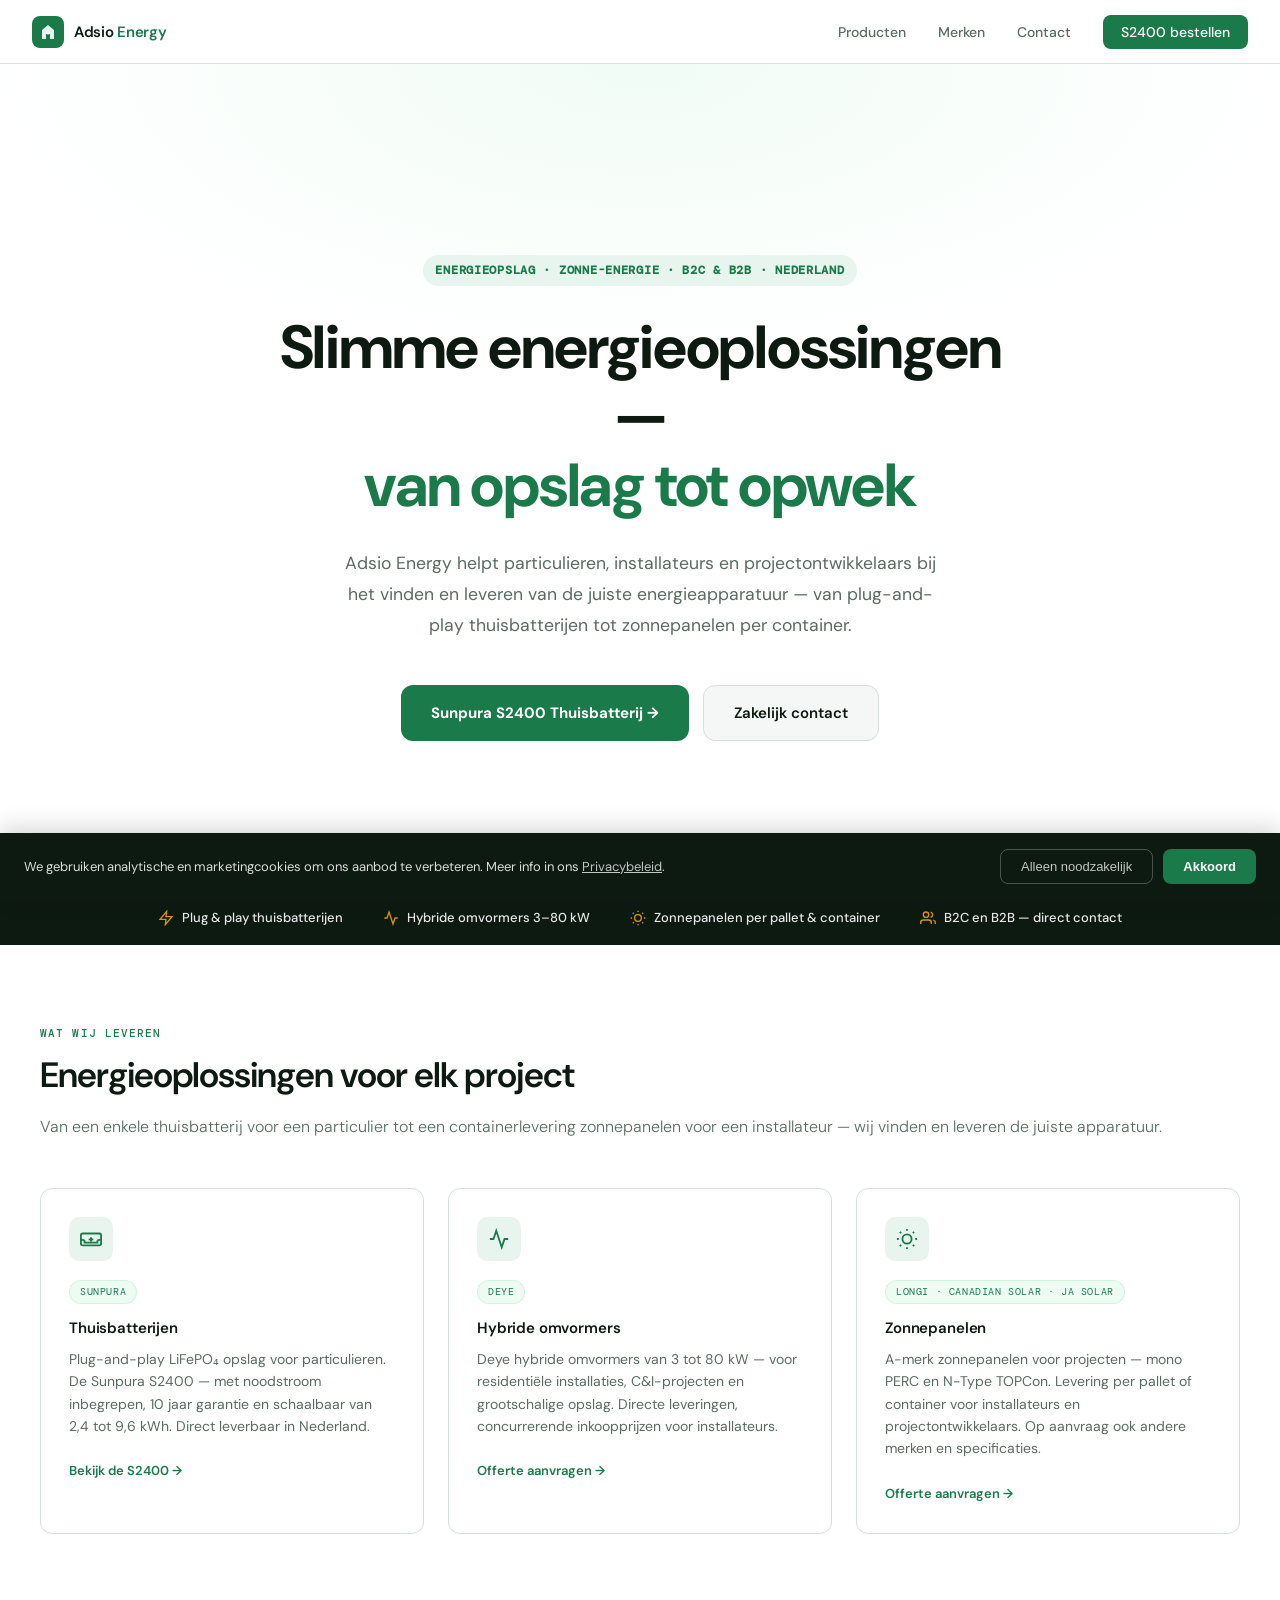
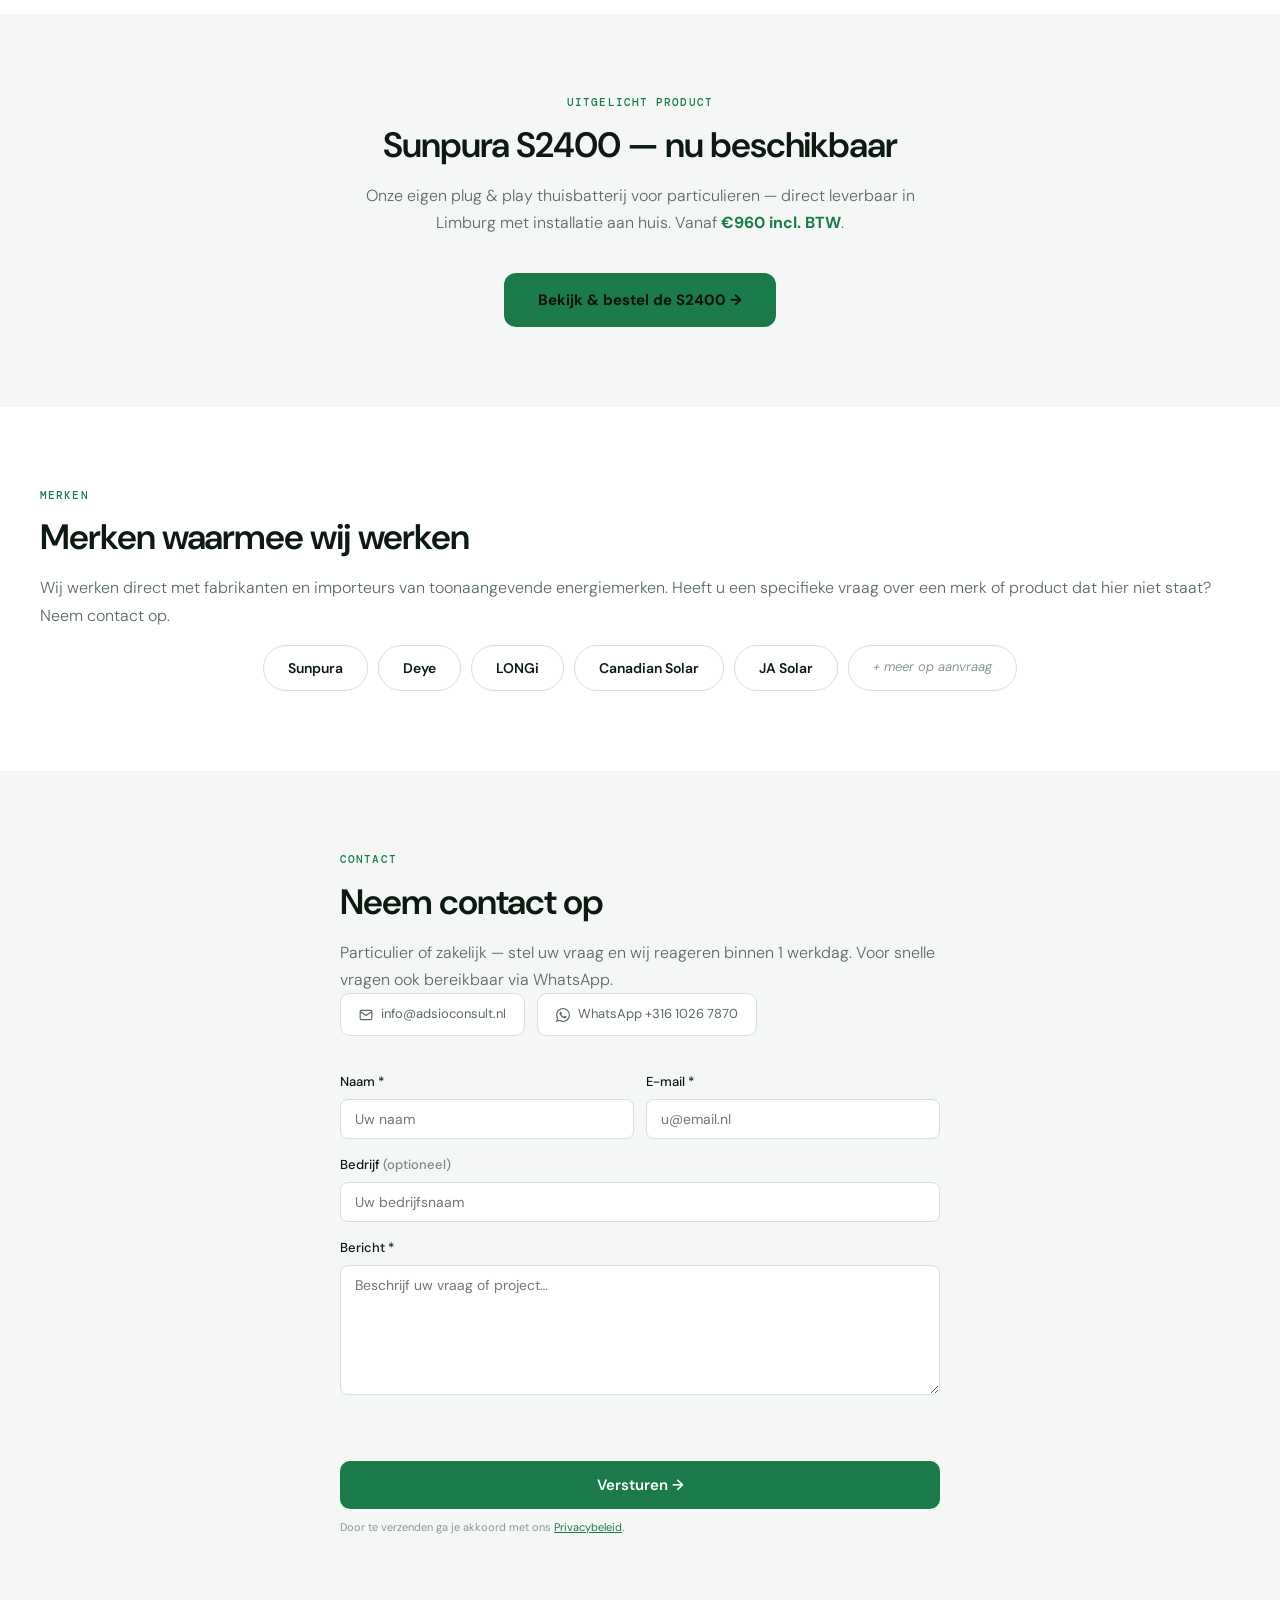
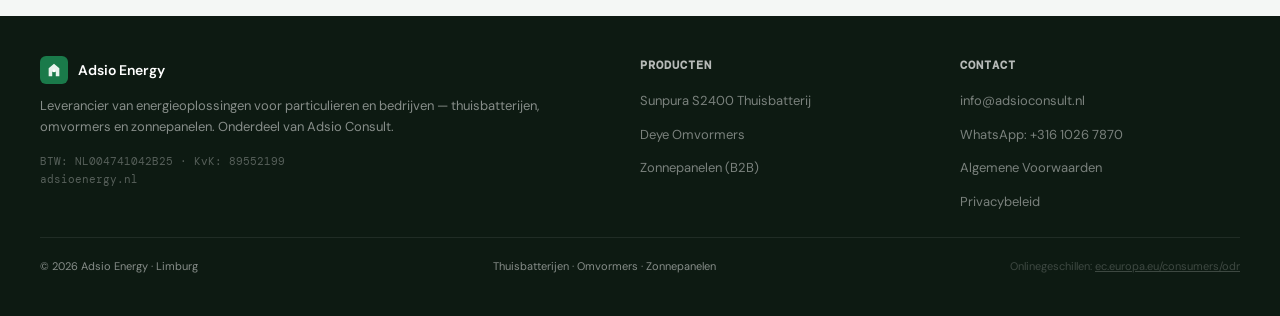
==== commit 7c7e6f39: "Fix footer location: remove incorrect Meterik, show only Limburg region Co-Authored-By: Claude Sonne" ====
--- a/index.html
+++ b/index.html
@@ -309,7 +309,7 @@
   </div>
 
   <div class="footer-bottom">
-    <span>© 2026 Adsio Energy · Meterik, Limburg</span>
+    <span>© 2026 Adsio Energy · Limburg</span>
     <span>Thuisbatterijen · Omvormers · Zonnepanelen</span>
     <span style="opacity:.4; font-size:11px;">Onlinegeschillen: <a href="https://ec.europa.eu/consumers/odr" target="_blank" rel="noopener" style="color:inherit;">ec.europa.eu/consumers/odr</a></span>
   </div>
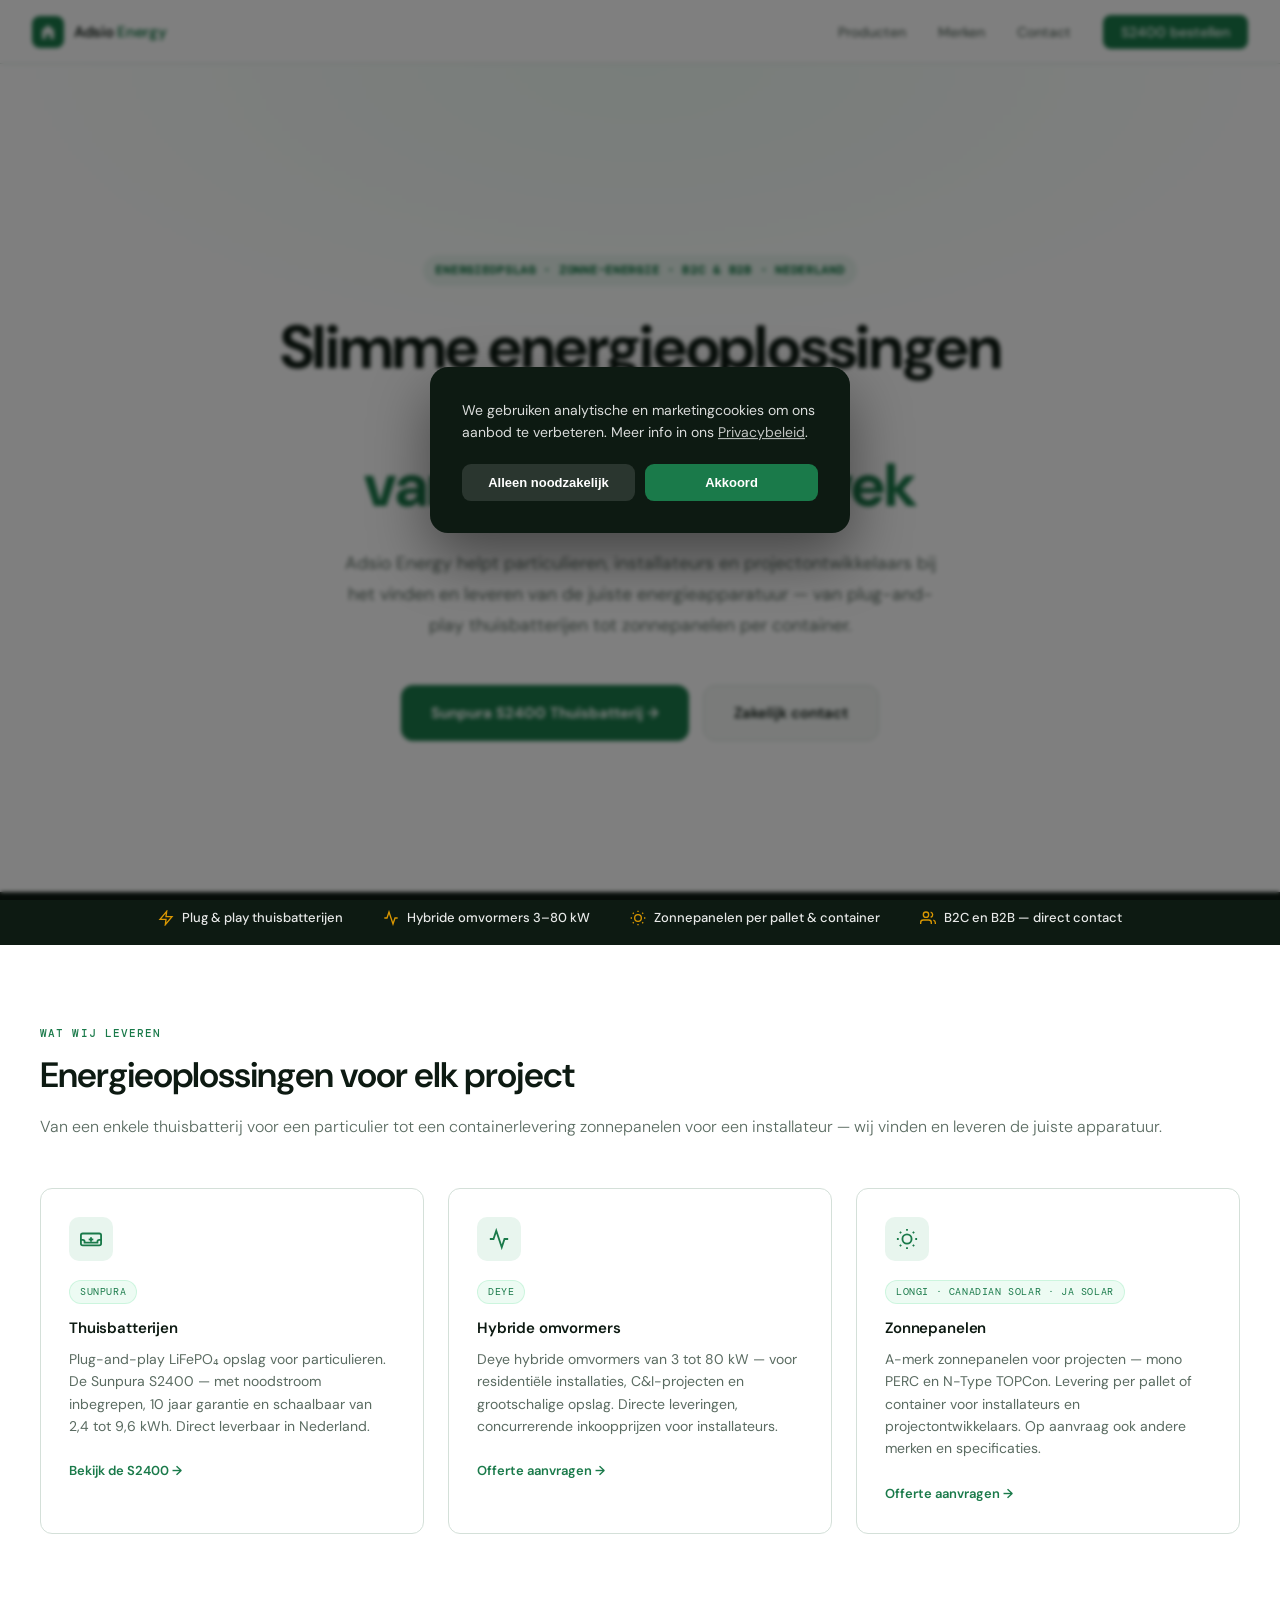
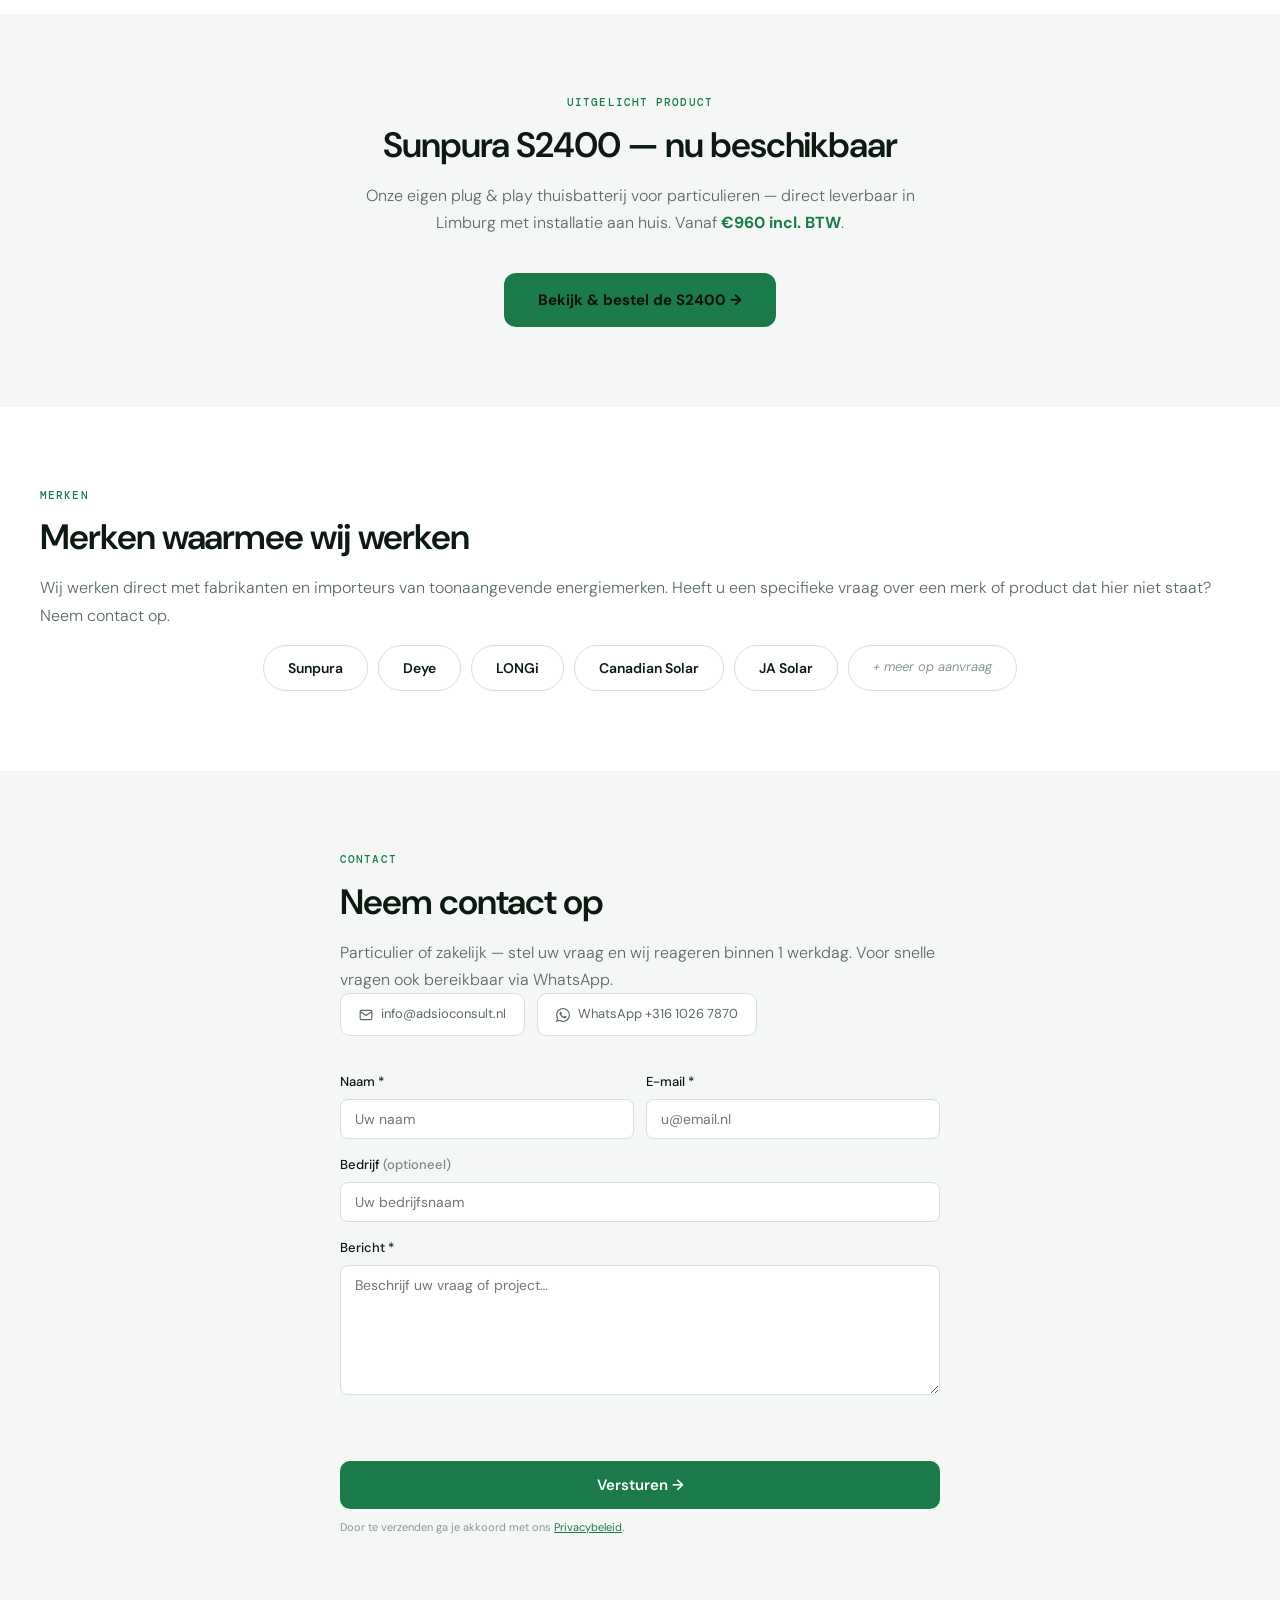
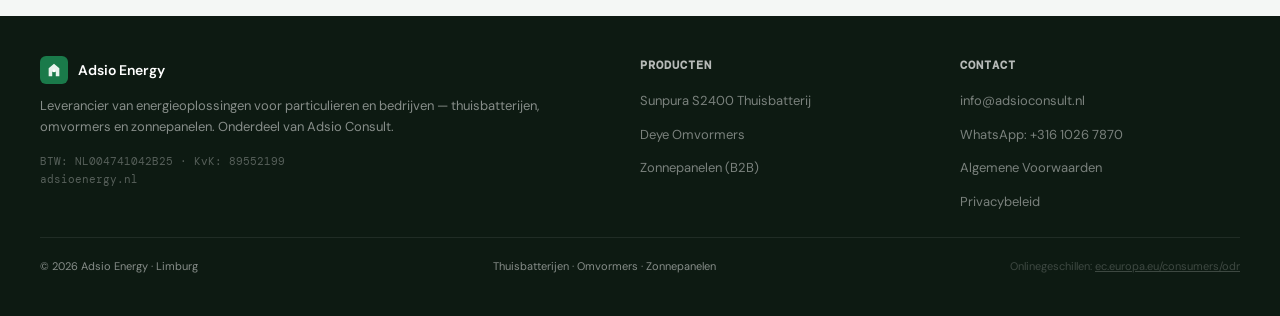
==== commit 4fc72794: "Fix cookie banner flash on repeat visits Add an inline <head> script that sets a class on <html> bef" ====
--- a/index.html
+++ b/index.html
@@ -29,6 +29,7 @@
 <meta name="twitter:image"       content="https://adsioenergy.nl/images/s2400-exterior.jpg">
 
 <link rel="stylesheet" href="/styles.css">
+<script>if(localStorage.getItem('cookie_consent')!==null){document.documentElement.classList.add('cookie-consent-set');}</script>
 
 <script type="application/ld+json">
 {
@@ -428,7 +429,7 @@
       if (data.success) {
         form.style.display = 'none';
         document.getElementById('contactSuccess').style.display = 'block';
-        if (typeof fbq !== 'undefined') fbq('track', 'Lead');
+        if (typeof fbq !== 'undefined') fbq('track', 'Contact');
         if (typeof gtag !== 'undefined') gtag('event', 'contact_form_submit');
       } else {
         submitBtn.disabled = false;
--- a/styles.css
+++ b/styles.css
@@ -1247,6 +1247,7 @@
   display: none;
   position: fixed;
   top: 64px; left: 0; right: 0;
+  height: auto;
   background: rgba(255,255,255,0.98);
   backdrop-filter: blur(12px);
   border-bottom: 1px solid var(--border);
@@ -1723,9 +1724,11 @@
   .gallery-slider { height: 360px; }
   .video-grid { grid-template-columns: 1fr; max-width: 560px; }
   .order-modal-grid { grid-template-columns: 1fr; }
-  .order-summary { padding: 24px 20px; }
+  .order-summary { padding: 16px 20px; }
   .order-form-side { padding: 24px 20px; }
   .order-sum-img { min-height: 90px; }
+  #sumImgWrap, #sumItems, #sumDivider, #sumNote, #sumGuarantees, #sumWijzig, #popupSvcSelector, #sumTotalBlock { display: none; }
+  #sumCompact { display: flex !important; }
 }
 
 @media (max-width: 600px) {
@@ -1739,7 +1742,7 @@
   .steps { grid-template-columns: 1fr; }
   .trust-bar { gap: 20px; }
   .hero-stats { grid-template-columns: repeat(3, 1fr); }
-  .form-row { grid-template-columns: 1fr; }
+  .form-row { grid-template-columns: 1fr; gap: 0; }
   .footer-inner { grid-template-columns: 1fr; }
   .nav-links { display: none; }
   .nav-hamburger { display: flex; }
@@ -1757,70 +1760,79 @@
 }
 
 /* ── COOKIE BANNER ─────────────────────────────────────────────── */
+body.cookie-open::before {
+  content: '';
+  position: fixed;
+  inset: 0;
+  background: rgba(0,0,0,.5);
+  backdrop-filter: blur(2px);
+  z-index: 1999;
+}
+
 .cookie-banner {
   position: fixed;
-  bottom: 0;
-  left: 0;
-  right: 0;
+  top: 50%;
+  left: 50%;
+  transform: translate(-50%, -50%);
   background: var(--dark);
   color: rgba(255,255,255,.85);
-  padding: 16px 24px;
-  display: flex;
-  align-items: center;
+  padding: 32px;
+  border-radius: 18px;
+  display: flex;
+  flex-direction: column;
   gap: 20px;
   z-index: 2000;
-  box-shadow: 0 -4px 24px rgba(0,0,0,.18);
-  transition: transform 0.35s ease, opacity 0.35s ease;
+  box-shadow: 0 24px 60px rgba(0,0,0,.45);
+  max-width: 420px;
+  width: calc(100% - 48px);
+  transition: opacity 0.25s ease, transform 0.25s ease;
 }
 
 .cookie-banner.hidden {
-  transform: translateY(100%);
   opacity: 0;
+  transform: translate(-50%, -50%) scale(0.95);
   pointer-events: none;
 }
 
 .cookie-banner-text {
+  font-size: 14px;
+  line-height: 1.6;
+  margin: 0;
+}
+
+.cookie-banner-btns {
+  display: flex;
+  gap: 10px;
+}
+
+.cookie-btn-primary,
+.cookie-btn-secondary {
   flex: 1;
+  border: none;
+  padding: 11px 16px;
+  border-radius: 9px;
   font-size: 13px;
-  line-height: 1.5;
-  margin: 0;
-}
-
-.cookie-banner-btns {
-  display: flex;
-  gap: 10px;
-  flex-shrink: 0;
+  font-weight: 700;
+  color: white;
+  cursor: pointer;
+  text-align: center;
+  transition: opacity .2s;
 }
 
 .cookie-btn-primary {
   background: var(--green);
-  color: white;
-  border: none;
-  padding: 9px 20px;
-  border-radius: 8px;
-  font-size: 13px;
-  font-weight: 600;
-  cursor: pointer;
-  white-space: nowrap;
 }
 
 .cookie-btn-secondary {
-  background: transparent;
-  color: rgba(255,255,255,.75);
-  border: 1px solid rgba(255,255,255,.25);
-  padding: 9px 20px;
-  border-radius: 8px;
-  font-size: 13px;
-  font-weight: 500;
-  cursor: pointer;
-  white-space: nowrap;
-}
-
-.cookie-btn-secondary:hover { border-color: rgba(255,255,255,.5); color: white; }
-.cookie-btn-primary:hover { background: var(--green-dark, #1a6b3a); }
-
-@media (max-width: 600px) {
-  .cookie-banner { flex-direction: column; align-items: stretch; gap: 14px; padding: 16px; }
+  background: rgba(255,255,255,.12);
+}
+
+.cookie-btn-primary:hover { opacity: .88; }
+.cookie-btn-secondary:hover { background: rgba(255,255,255,.2); }
+
+@media (max-width: 480px) {
+  .cookie-banner { padding: 24px; }
   .cookie-banner-btns { flex-direction: column-reverse; }
-  .cookie-btn-primary, .cookie-btn-secondary { text-align: center; padding: 12px; }
-}
+}
+
+html.cookie-consent-set .cookie-banner { display: none; }
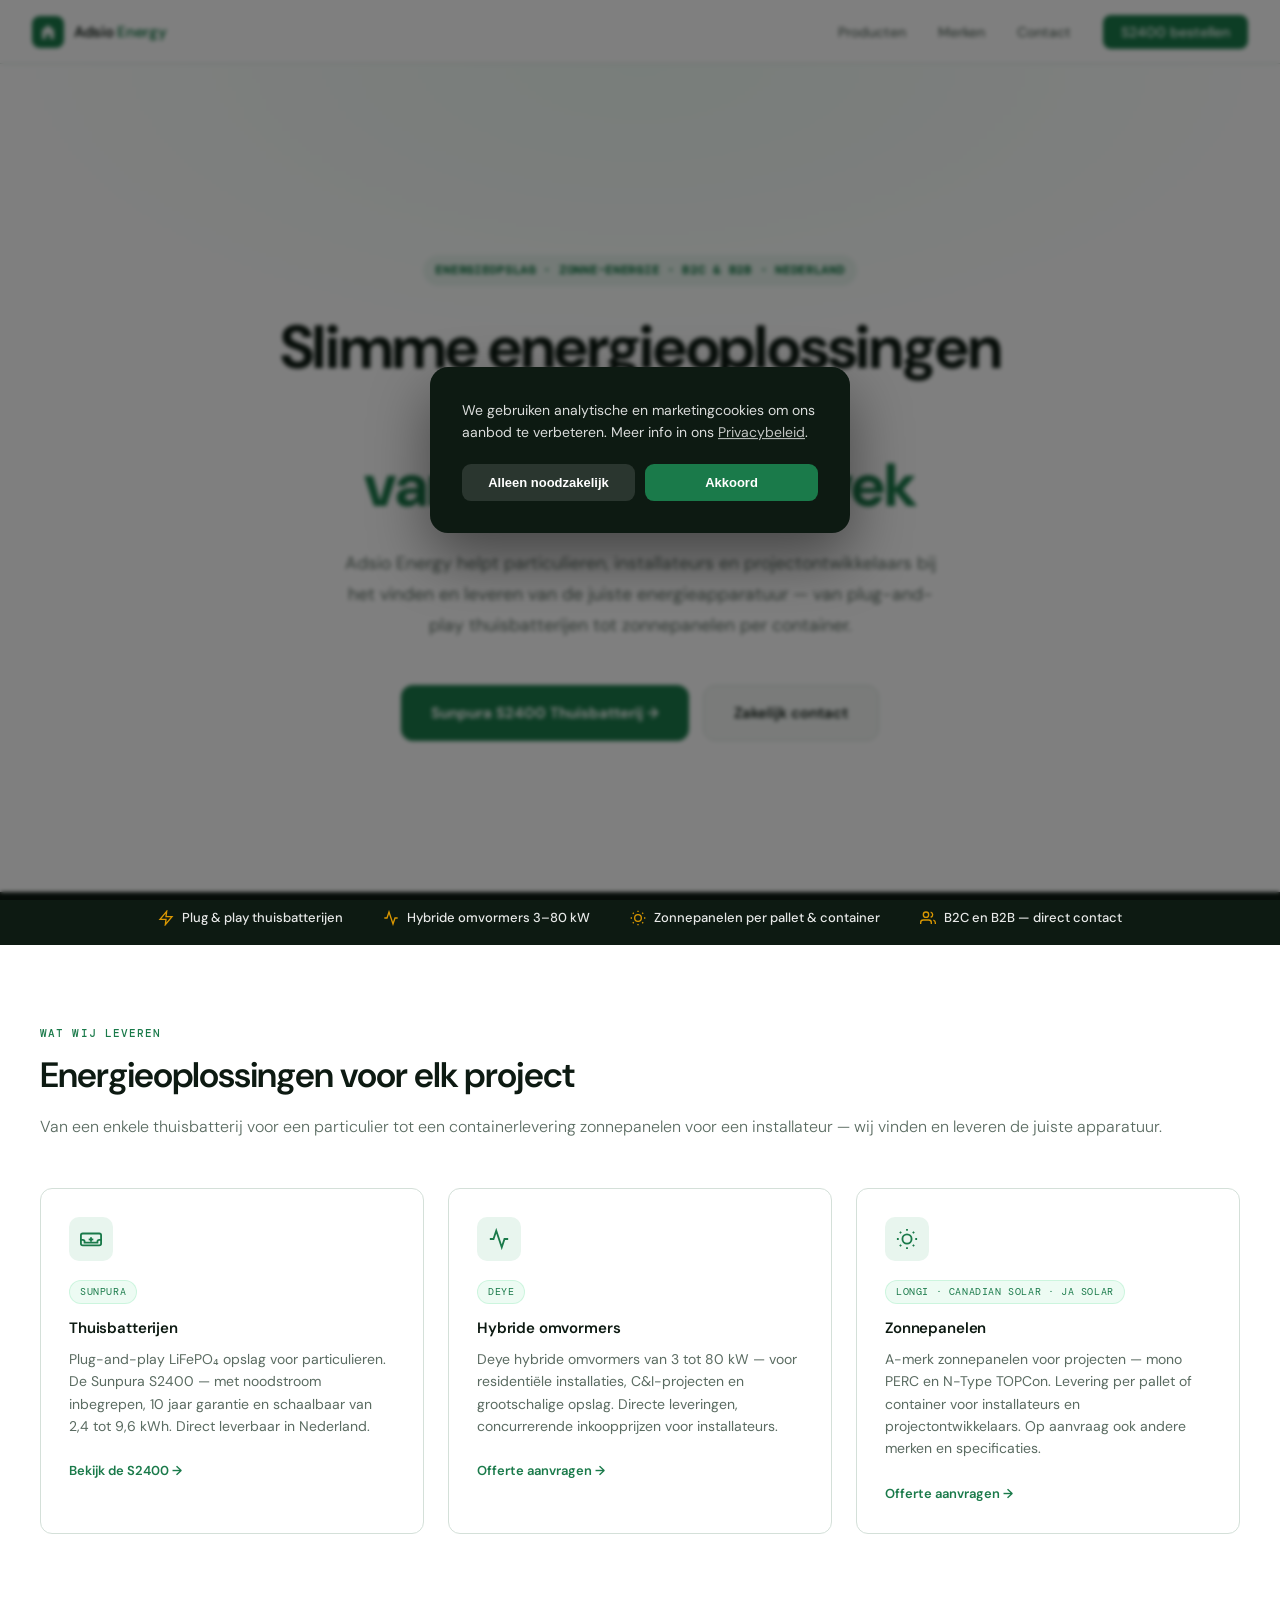
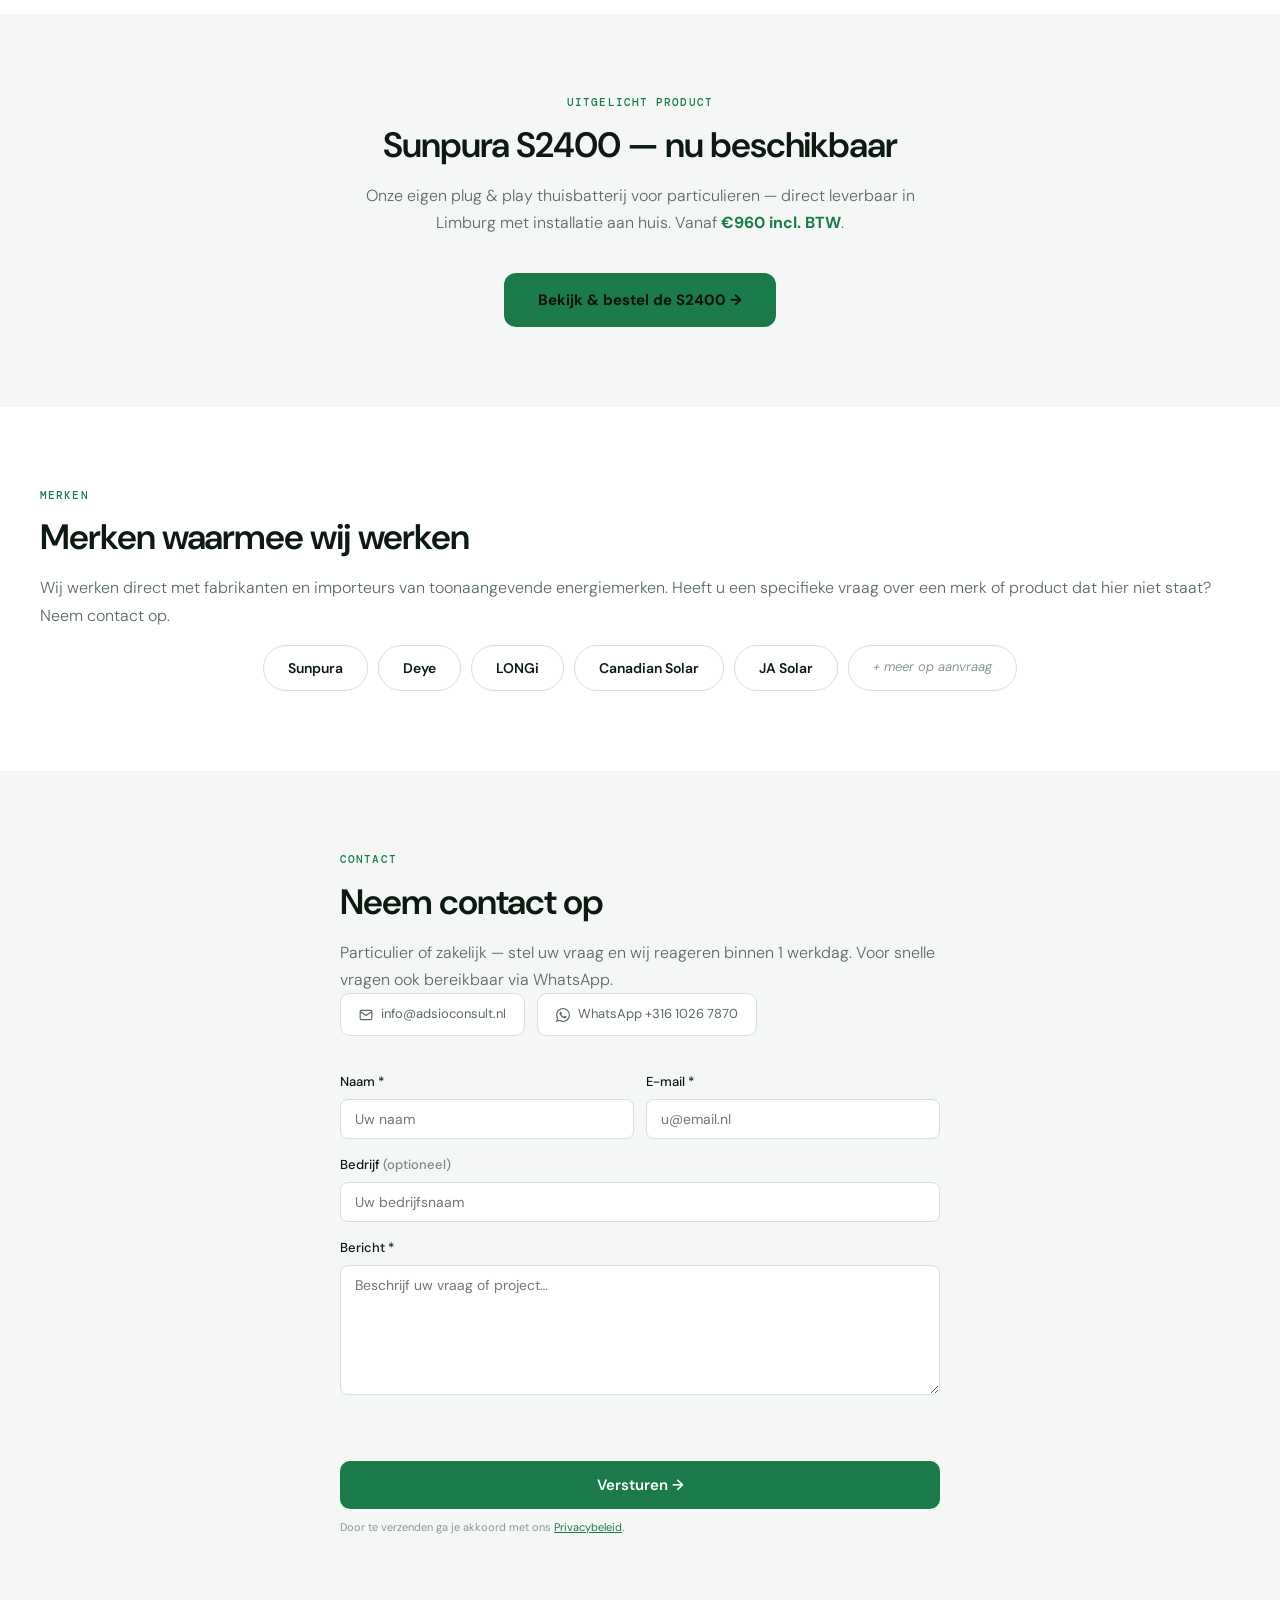
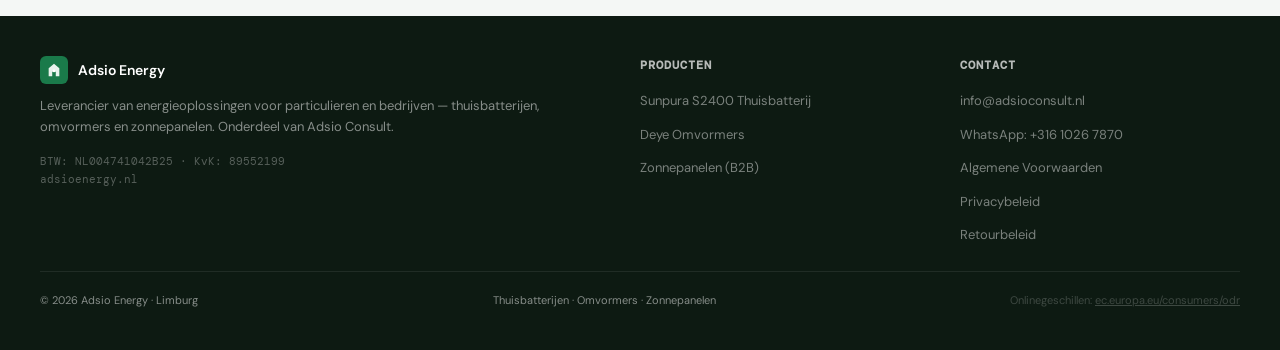
==== commit 7d11a9ea: "Add dedicated legal pages and update all links Create /privacybeleid/, /algemene-voorwaarden/, /reto" ====
--- a/index.html
+++ b/index.html
@@ -256,7 +256,7 @@
         <button type="submit" class="form-submit" id="contactSubmitBtn">Versturen →</button>
 
         <p style="font-size:11px; color:var(--muted); margin-top:10px; line-height:1.5;">
-          Door te verzenden ga je akkoord met ons <a href="#" onclick="openModal('modal-privacy'); return false;" style="color:var(--green);">Privacybeleid</a>.
+          Door te verzenden ga je akkoord met ons <a href="/privacybeleid/" style="color:var(--green);">Privacybeleid</a>.
         </p>
       </form>
 
@@ -303,8 +303,9 @@
       <ul>
         <li><a href="mailto:info@adsioconsult.nl">info@adsioconsult.nl</a></li>
         <li><a href="https://wa.me/31610267870" target="_blank" rel="noopener">WhatsApp: +316 1026 7870</a></li>
-        <li><a href="#" onclick="openModal('modal-av'); return false;">Algemene Voorwaarden</a></li>
-        <li><a href="#" onclick="openModal('modal-privacy'); return false;">Privacybeleid</a></li>
+        <li><a href="/algemene-voorwaarden/">Algemene Voorwaarden</a></li>
+        <li><a href="/privacybeleid/">Privacybeleid</a></li>
+        <li><a href="/retourbeleid/">Retourbeleid</a></li>
       </ul>
     </div>
   </div>
@@ -380,7 +381,7 @@
 
 <!-- Cookie Banner -->
 <div id="cookieBanner" class="cookie-banner" aria-live="polite">
-  <p class="cookie-banner-text">We gebruiken analytische en marketingcookies om ons aanbod te verbeteren. Meer info in ons <a href="#" onclick="openModal('modal-privacy'); return false;" style="color:rgba(255,255,255,.75); text-decoration:underline;">Privacybeleid</a>.</p>
+  <p class="cookie-banner-text">We gebruiken analytische en marketingcookies om ons aanbod te verbeteren. Meer info in ons <a href="/privacybeleid/" style="color:rgba(255,255,255,.75); text-decoration:underline;">Privacybeleid</a>.</p>
   <div class="cookie-banner-btns">
     <button class="cookie-btn-secondary" onclick="setCookieConsent('rejected')">Alleen noodzakelijk</button>
     <button class="cookie-btn-primary" onclick="setCookieConsent('accepted')">Akkoord</button>
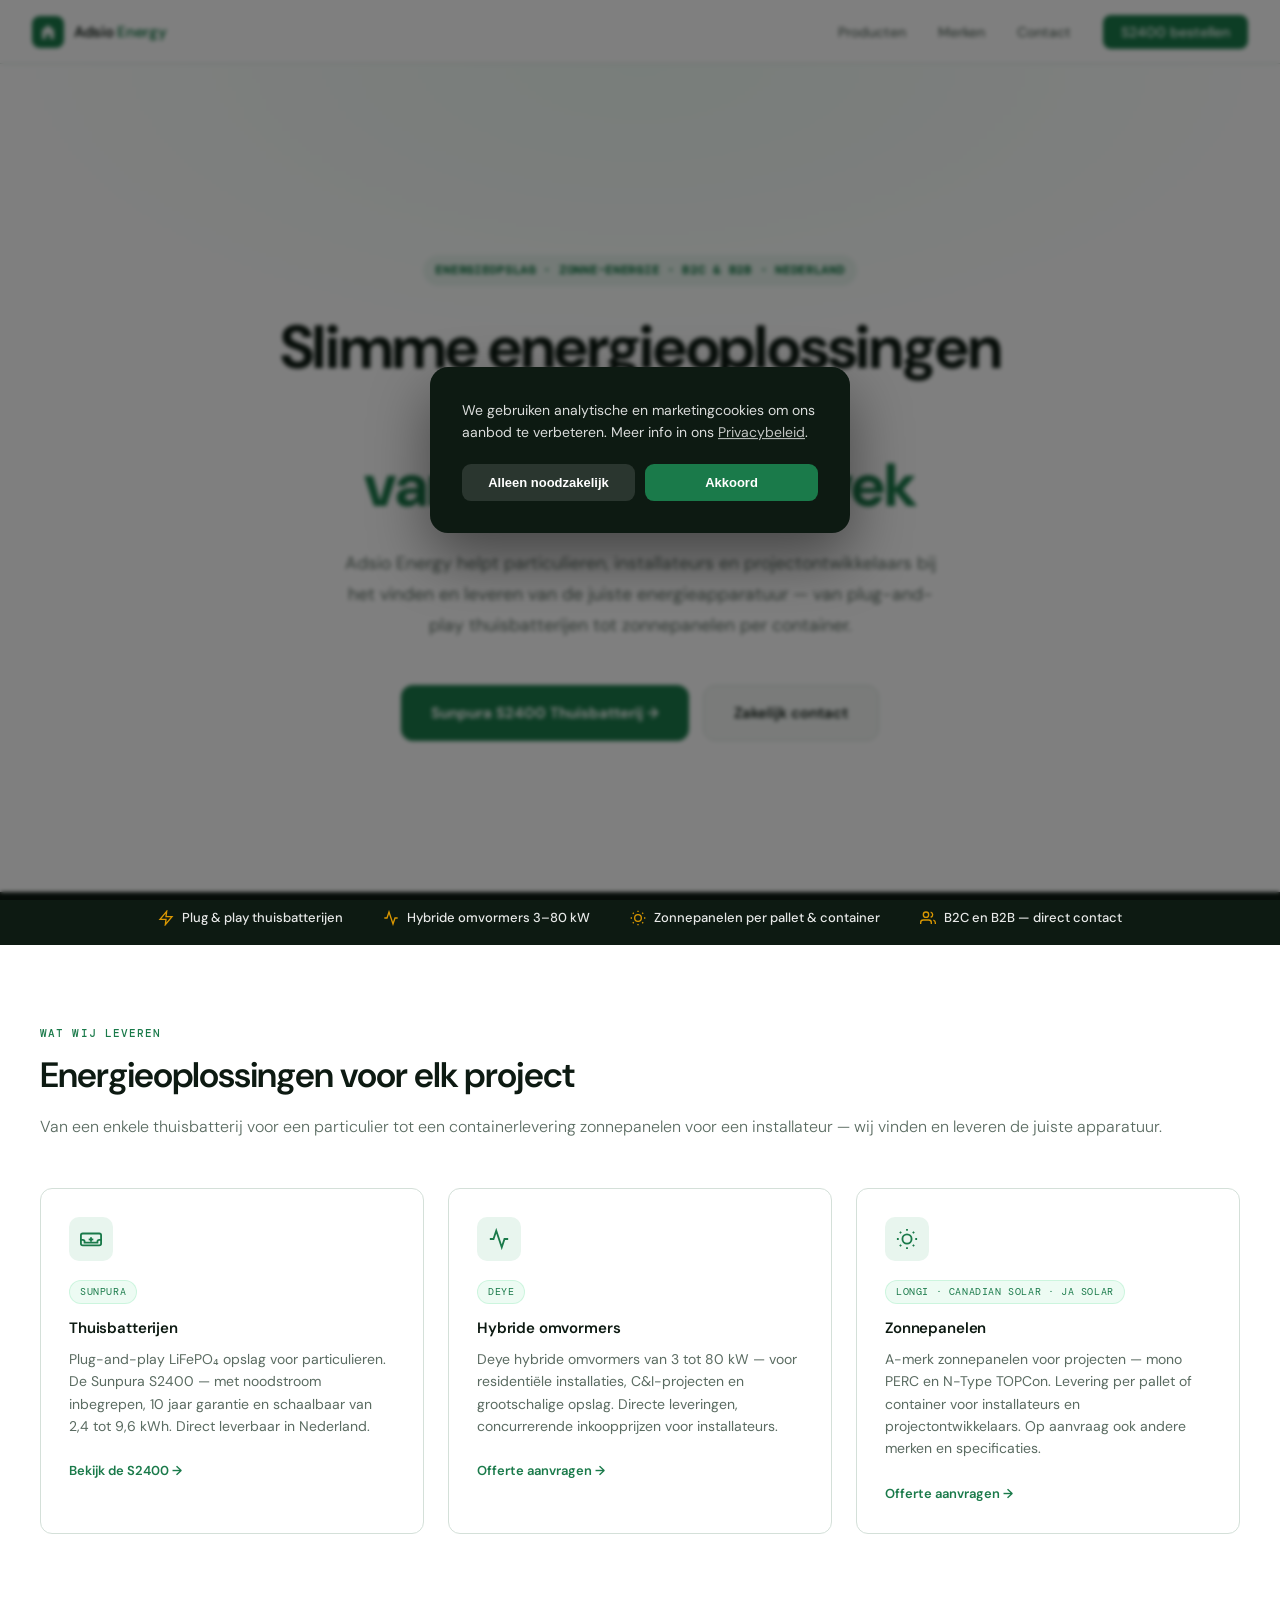
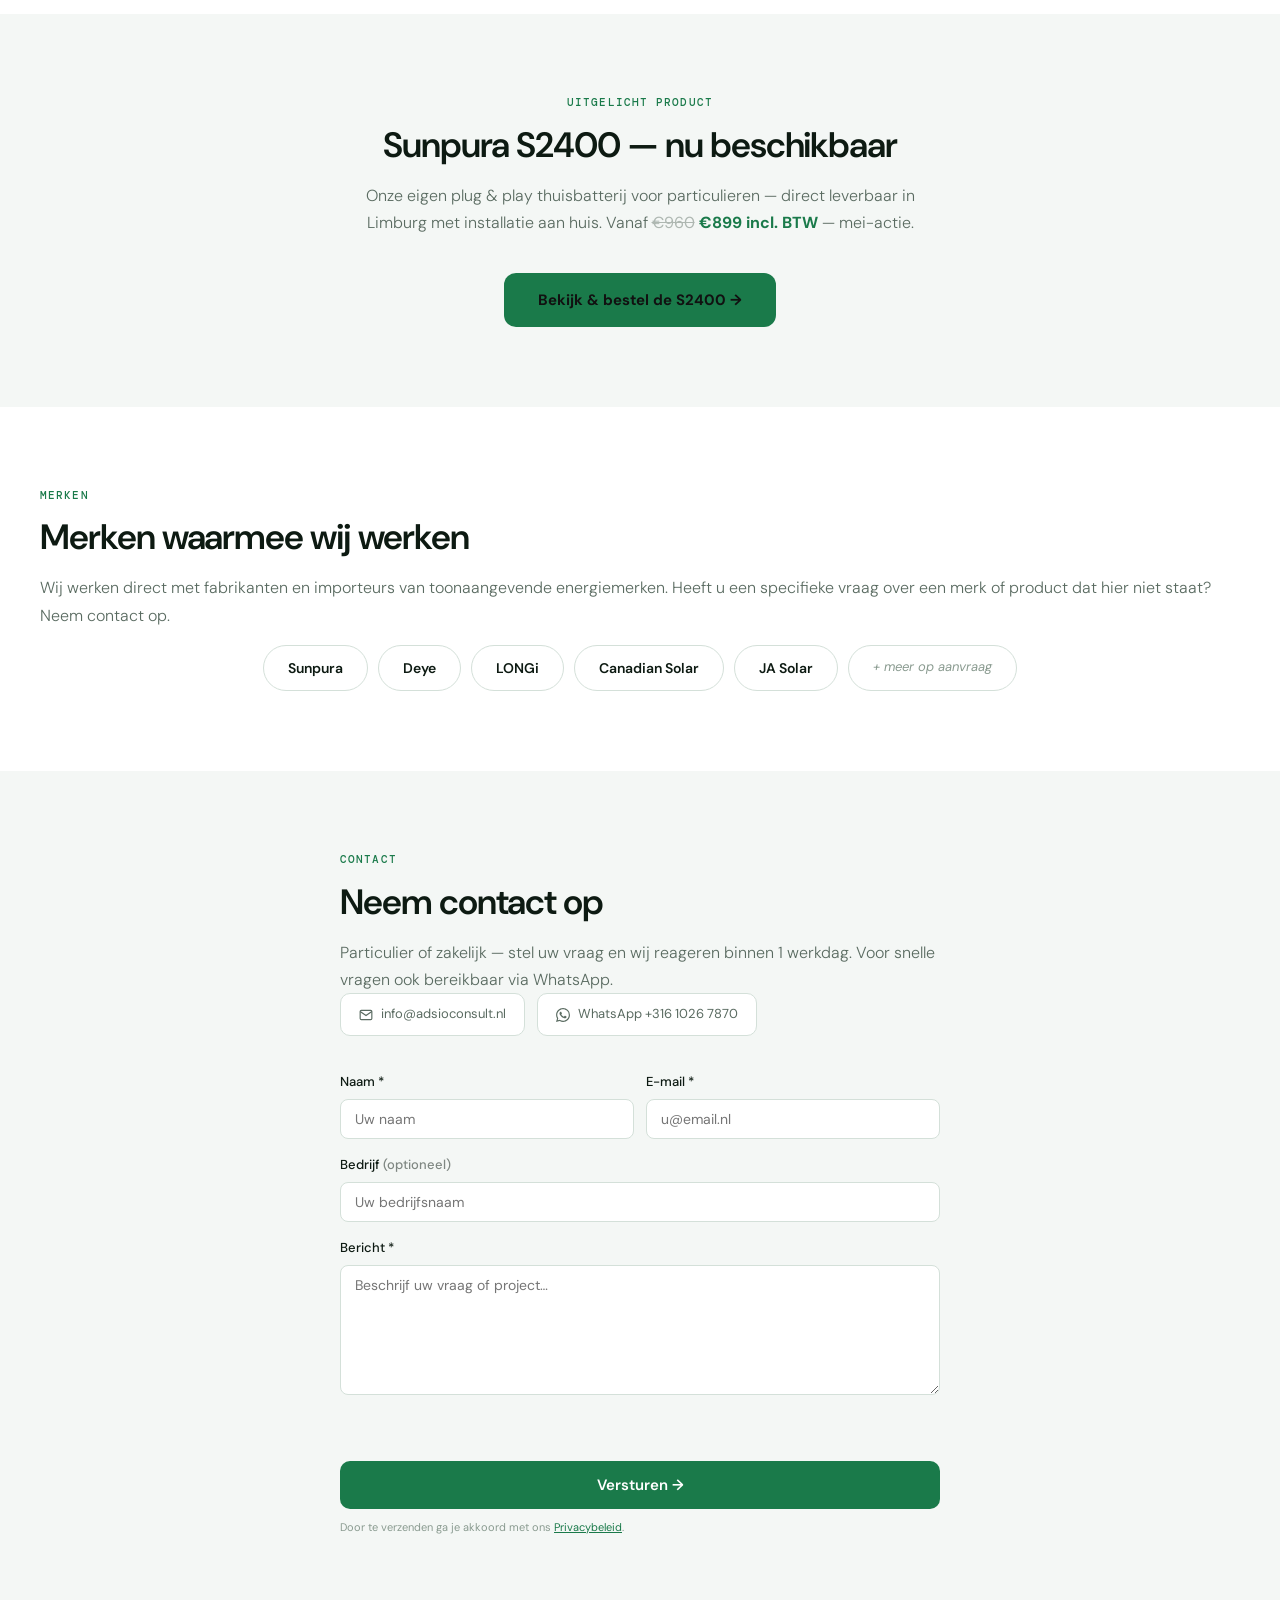
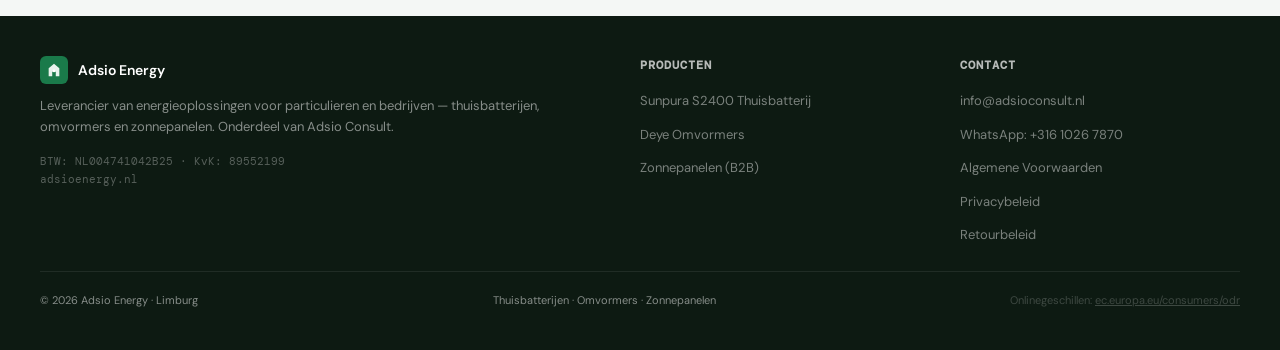
==== commit 9ed4502d: "Add mei-actie promo: discounted prices with strikethrough, orange banner - Promo banner above nav wi" ====
--- a/index.html
+++ b/index.html
@@ -179,7 +179,7 @@
   <div class="container" style="text-align:center;">
     <div class="section-label">Uitgelicht product</div>
     <h2 class="section-title">Sunpura S2400 — nu beschikbaar</h2>
-    <p class="section-sub" style="max-width:560px; margin:0 auto 36px;">Onze eigen plug &amp; play thuisbatterij voor particulieren — direct leverbaar in Limburg met installatie aan huis. Vanaf <strong style="color:var(--green);">€960 incl. BTW</strong>.</p>
+    <p class="section-sub" style="max-width:560px; margin:0 auto 36px;">Onze eigen plug &amp; play thuisbatterij voor particulieren — direct leverbaar in Limburg met installatie aan huis. Vanaf <s style="opacity:.45; font-weight:400;">€960</s> <strong style="color:var(--green);">€899 incl. BTW</strong> — mei-actie.</p>
     <a href="/sunpura-s2400-thuisbatterij/" style="display:inline-flex; align-items:center; gap:8px; padding:15px 34px; background:var(--green); color:#111; border-radius:12px; font-weight:700; font-size:15px; text-decoration:none;">
       Bekijk &amp; bestel de S2400 →
     </a>
--- a/styles.css
+++ b/styles.css
@@ -729,7 +729,7 @@
 .step-text { font-size: 13px; color: var(--grey); line-height: 1.5; }
 
 /* SPECS */
-#specs { background: var(--dark); color: var(--white); }
+#specs { background: var(--dark); color: var(--white); padding-bottom: 48px; }
 
 .specs-grid {
   display: grid;
@@ -1718,6 +1718,7 @@
   .steps { grid-template-columns: 1fr 1fr; gap: 32px; }
   .steps::before { display: none; }
   .specs-grid { grid-template-columns: 1fr; }
+  .specs-downloads { grid-template-columns: 1fr !important; }
   .order-wrapper { grid-template-columns: 1fr; }
   .footer-inner { grid-template-columns: 1fr 1fr; }
   .app-grid { grid-template-columns: 1fr; gap: 40px; }
@@ -1836,3 +1837,27 @@
 }
 
 html.cookie-consent-set .cookie-banner { display: none; }
+
+/* ── PROMO BANNER ─────────────────────────────────────────────── */
+.promo-banner {
+  background: #e8610a;
+  color: #fff;
+  text-align: center;
+  padding: 10px 20px;
+  font-size: 13.5px;
+  font-weight: 500;
+  line-height: 1.4;
+}
+.promo-banner-link {
+  color: #fff;
+  font-weight: 700;
+  text-decoration: underline;
+  text-underline-offset: 2px;
+}
+.promo-banner-link:hover { opacity: .85; }
+.cap-btn small s {
+  opacity: .4;
+  font-size: .85em;
+  margin-right: 2px;
+  text-decoration: line-through;
+}
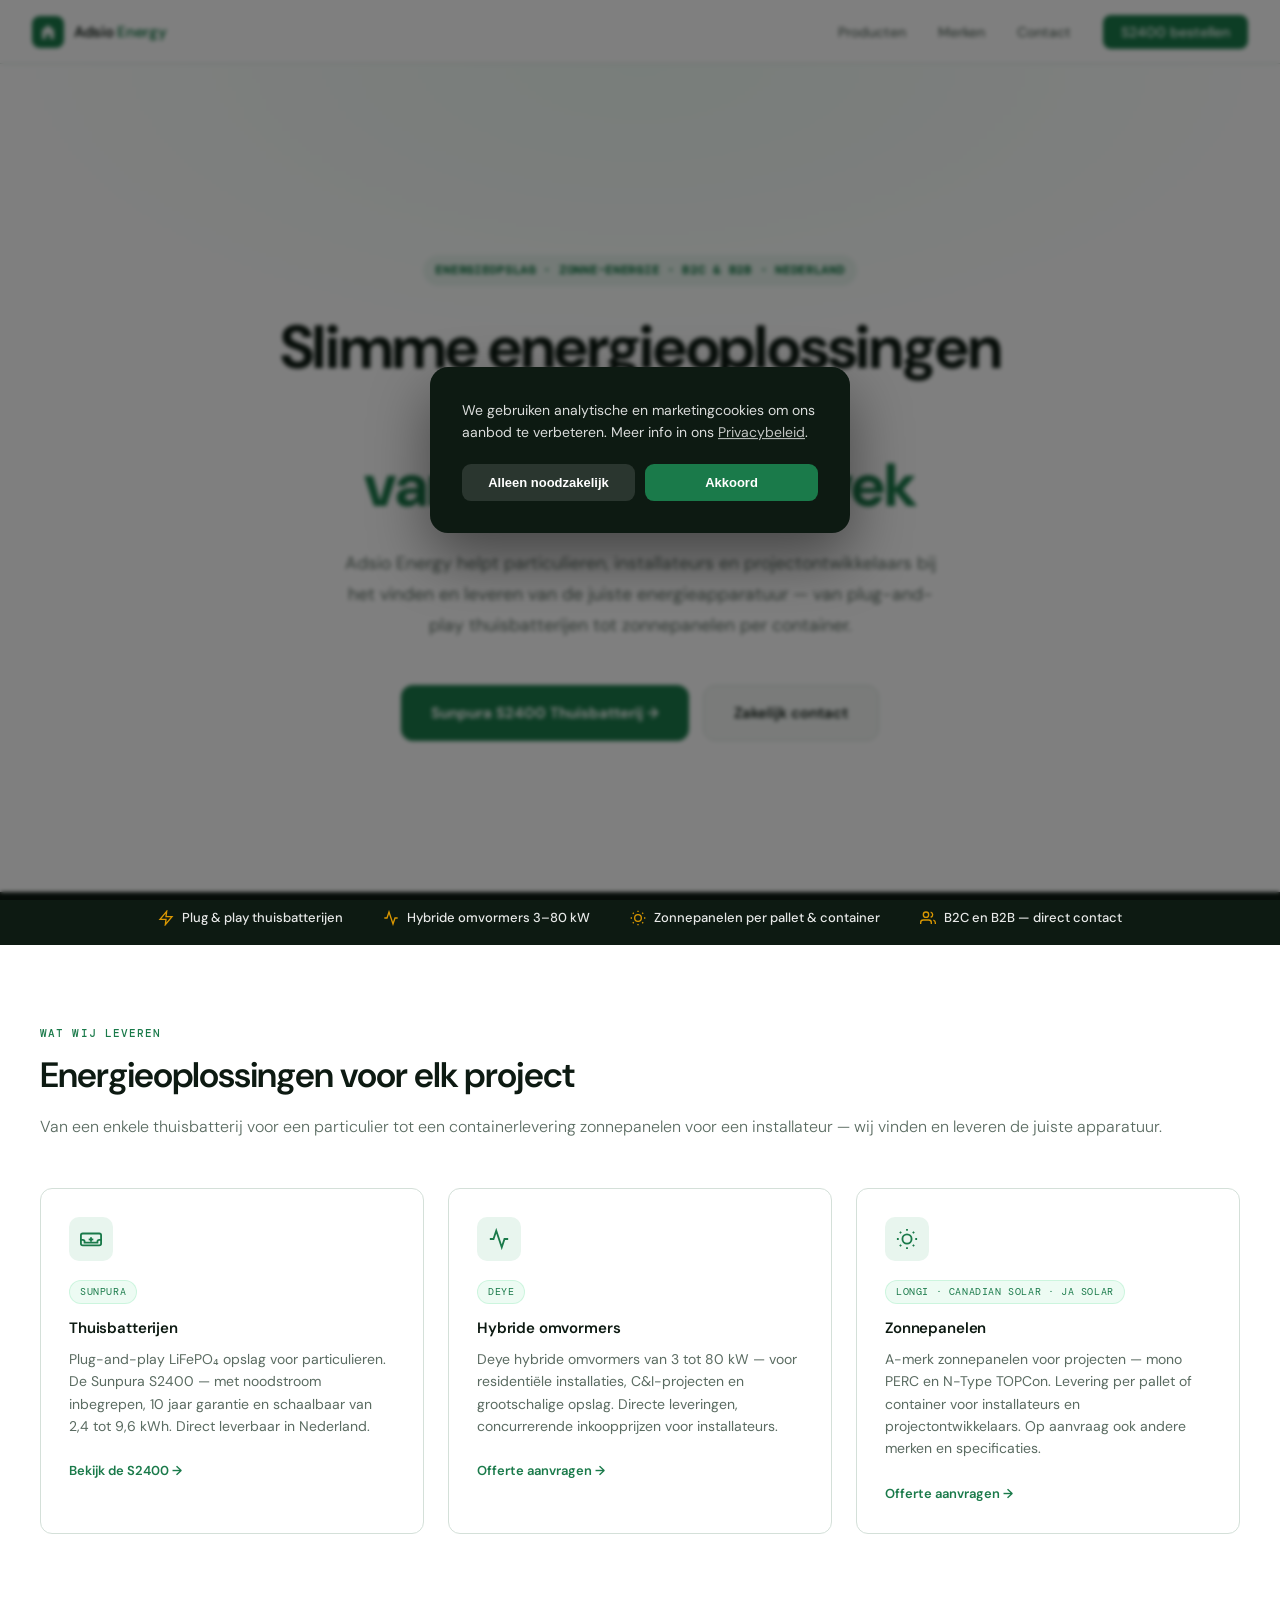
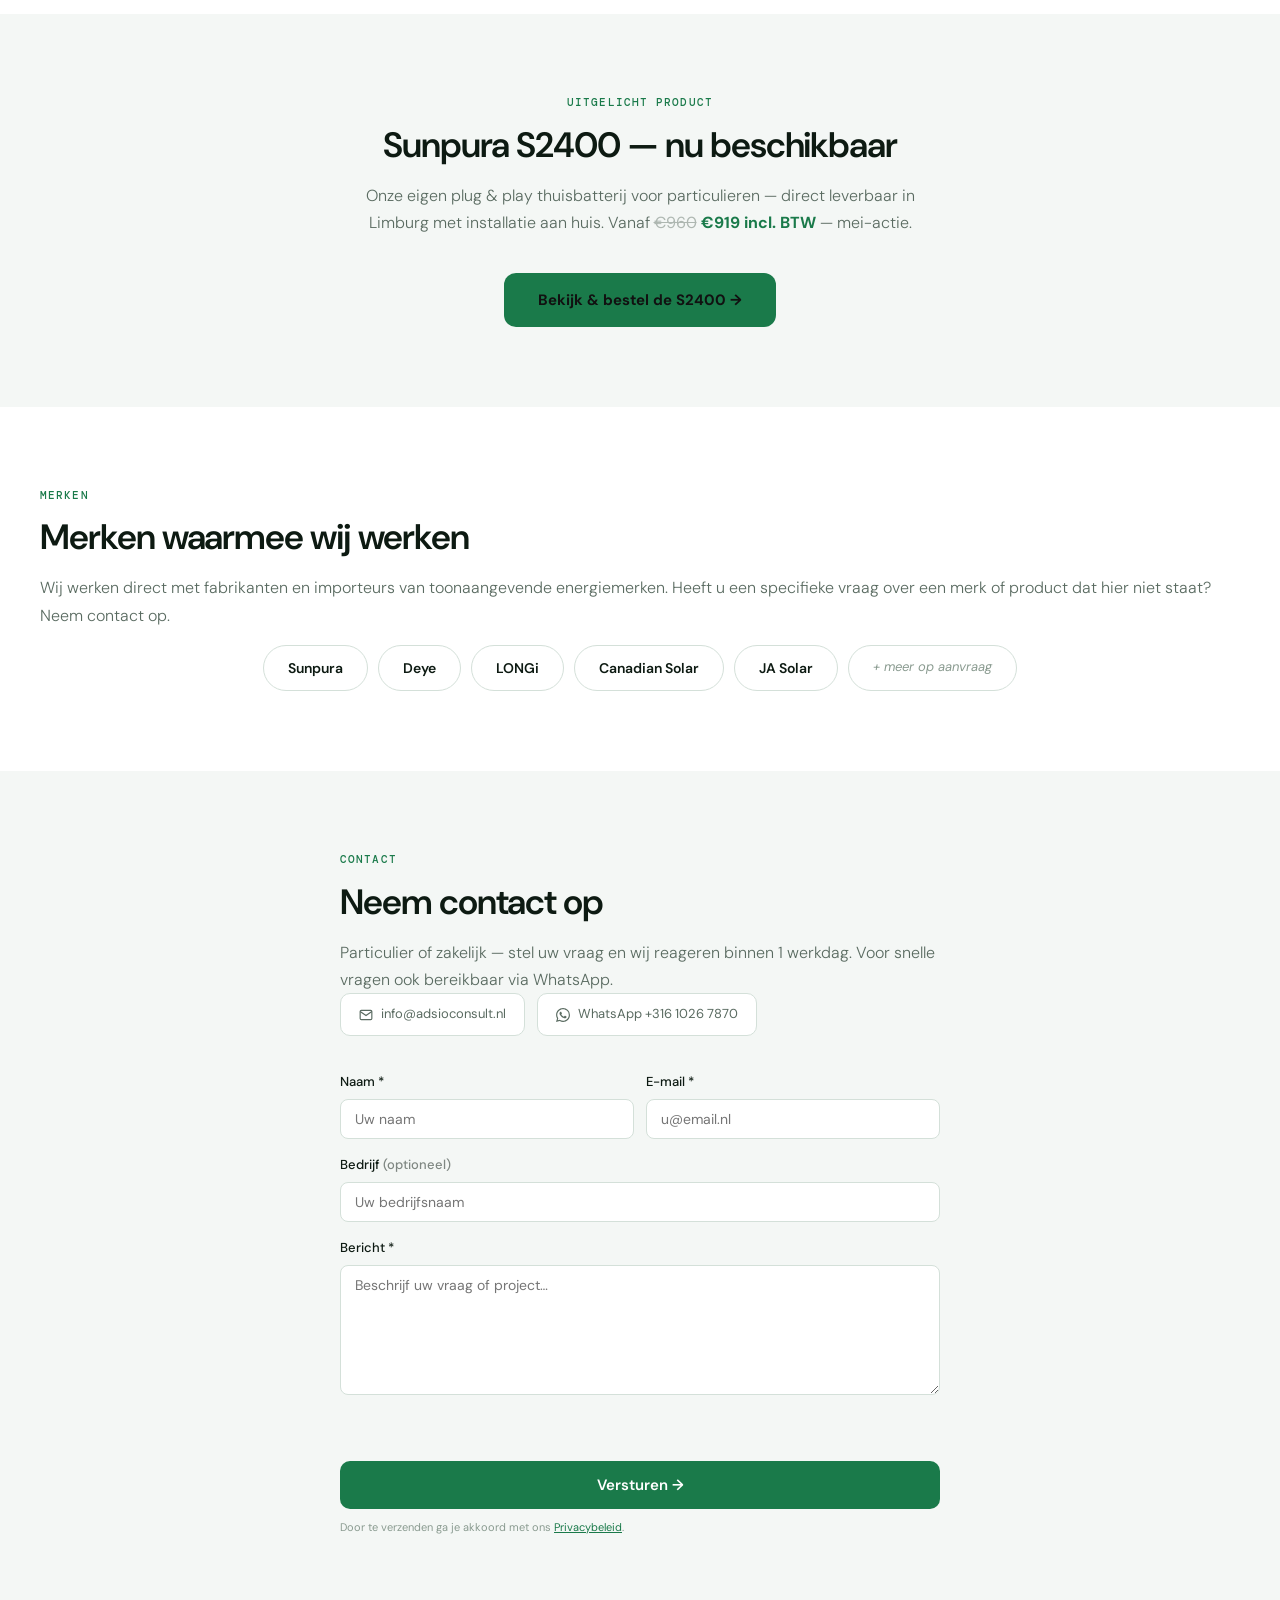
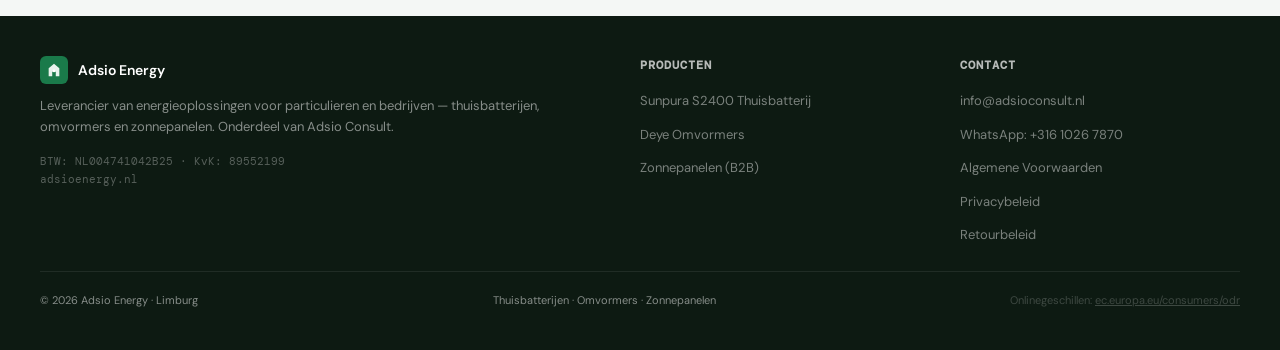
==== commit c952054e: "Update promo prices: 919/1499/2079/2659/580; banner tot €98 korting; schema InStock Co-Authored-By: " ====
--- a/index.html
+++ b/index.html
@@ -179,7 +179,7 @@
   <div class="container" style="text-align:center;">
     <div class="section-label">Uitgelicht product</div>
     <h2 class="section-title">Sunpura S2400 — nu beschikbaar</h2>
-    <p class="section-sub" style="max-width:560px; margin:0 auto 36px;">Onze eigen plug &amp; play thuisbatterij voor particulieren — direct leverbaar in Limburg met installatie aan huis. Vanaf <s style="opacity:.45; font-weight:400;">€960</s> <strong style="color:var(--green);">€899 incl. BTW</strong> — mei-actie.</p>
+    <p class="section-sub" style="max-width:560px; margin:0 auto 36px;">Onze eigen plug &amp; play thuisbatterij voor particulieren — direct leverbaar in Limburg met installatie aan huis. Vanaf <s style="opacity:.45; font-weight:400;">€960</s> <strong style="color:var(--green);">€919 incl. BTW</strong> — mei-actie.</p>
     <a href="/sunpura-s2400-thuisbatterij/" style="display:inline-flex; align-items:center; gap:8px; padding:15px 34px; background:var(--green); color:#111; border-radius:12px; font-weight:700; font-size:15px; text-decoration:none;">
       Bekijk &amp; bestel de S2400 →
     </a>
--- a/styles.css
+++ b/styles.css
@@ -1861,3 +1861,16 @@
   margin-right: 2px;
   text-decoration: line-through;
 }
+.config-price-stack {
+  display: flex;
+  flex-direction: column;
+  gap: 1px;
+}
+.config-price-old {
+  font-size: 12px;
+  color: var(--muted);
+  font-family: var(--mono);
+  text-decoration: line-through;
+  letter-spacing: 0;
+  line-height: 1.2;
+}
